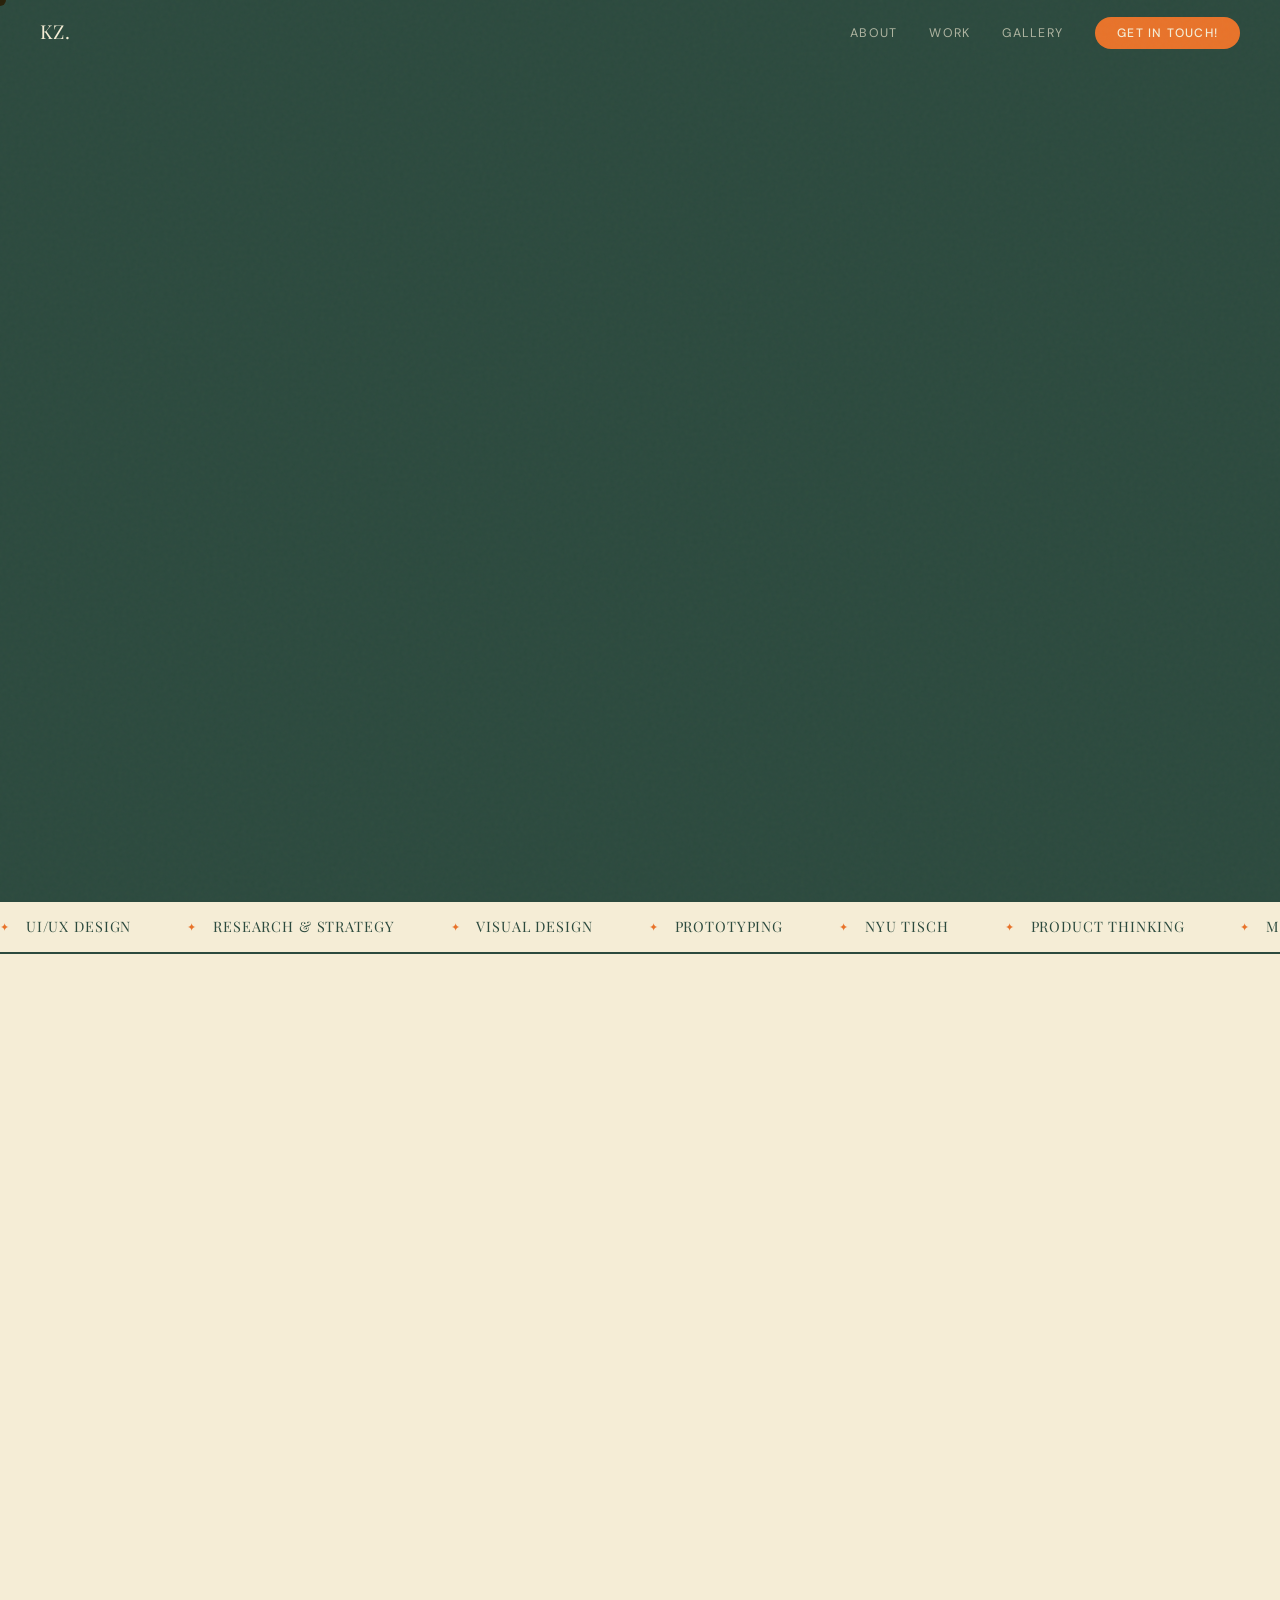
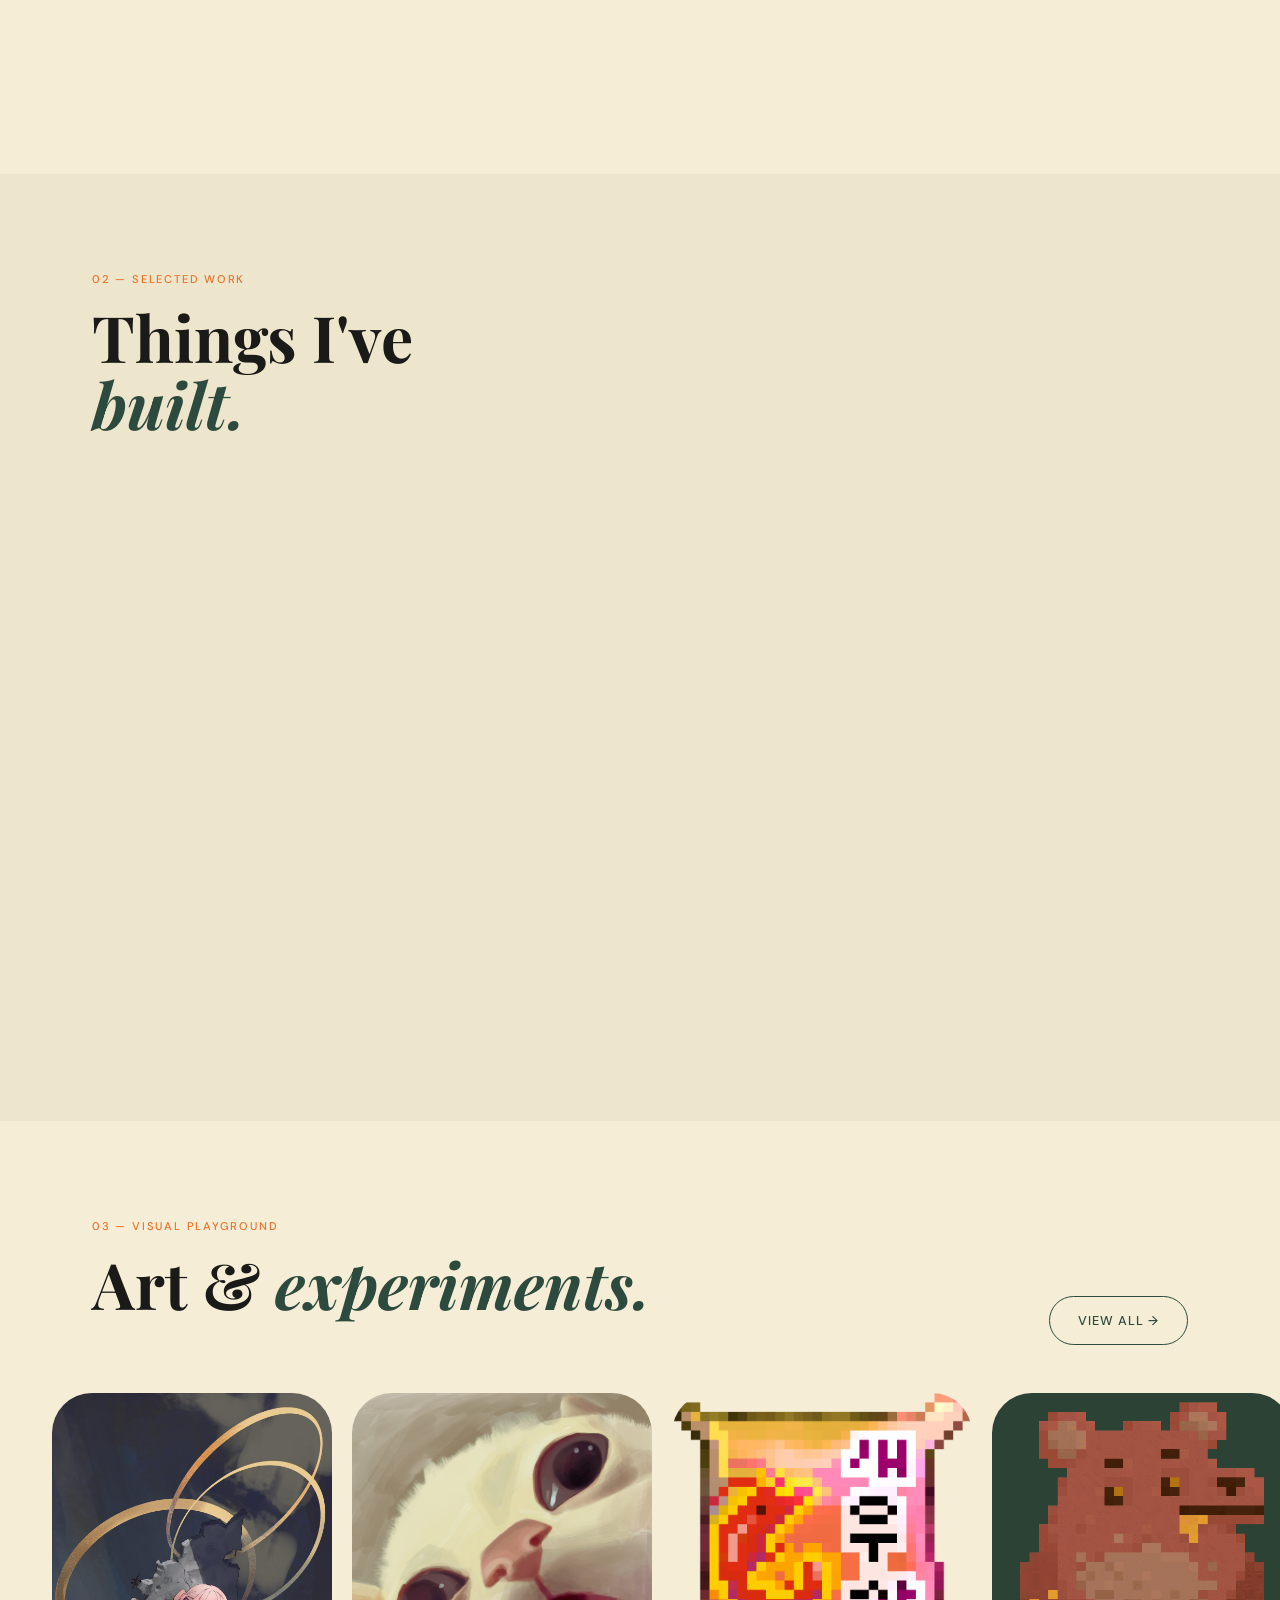
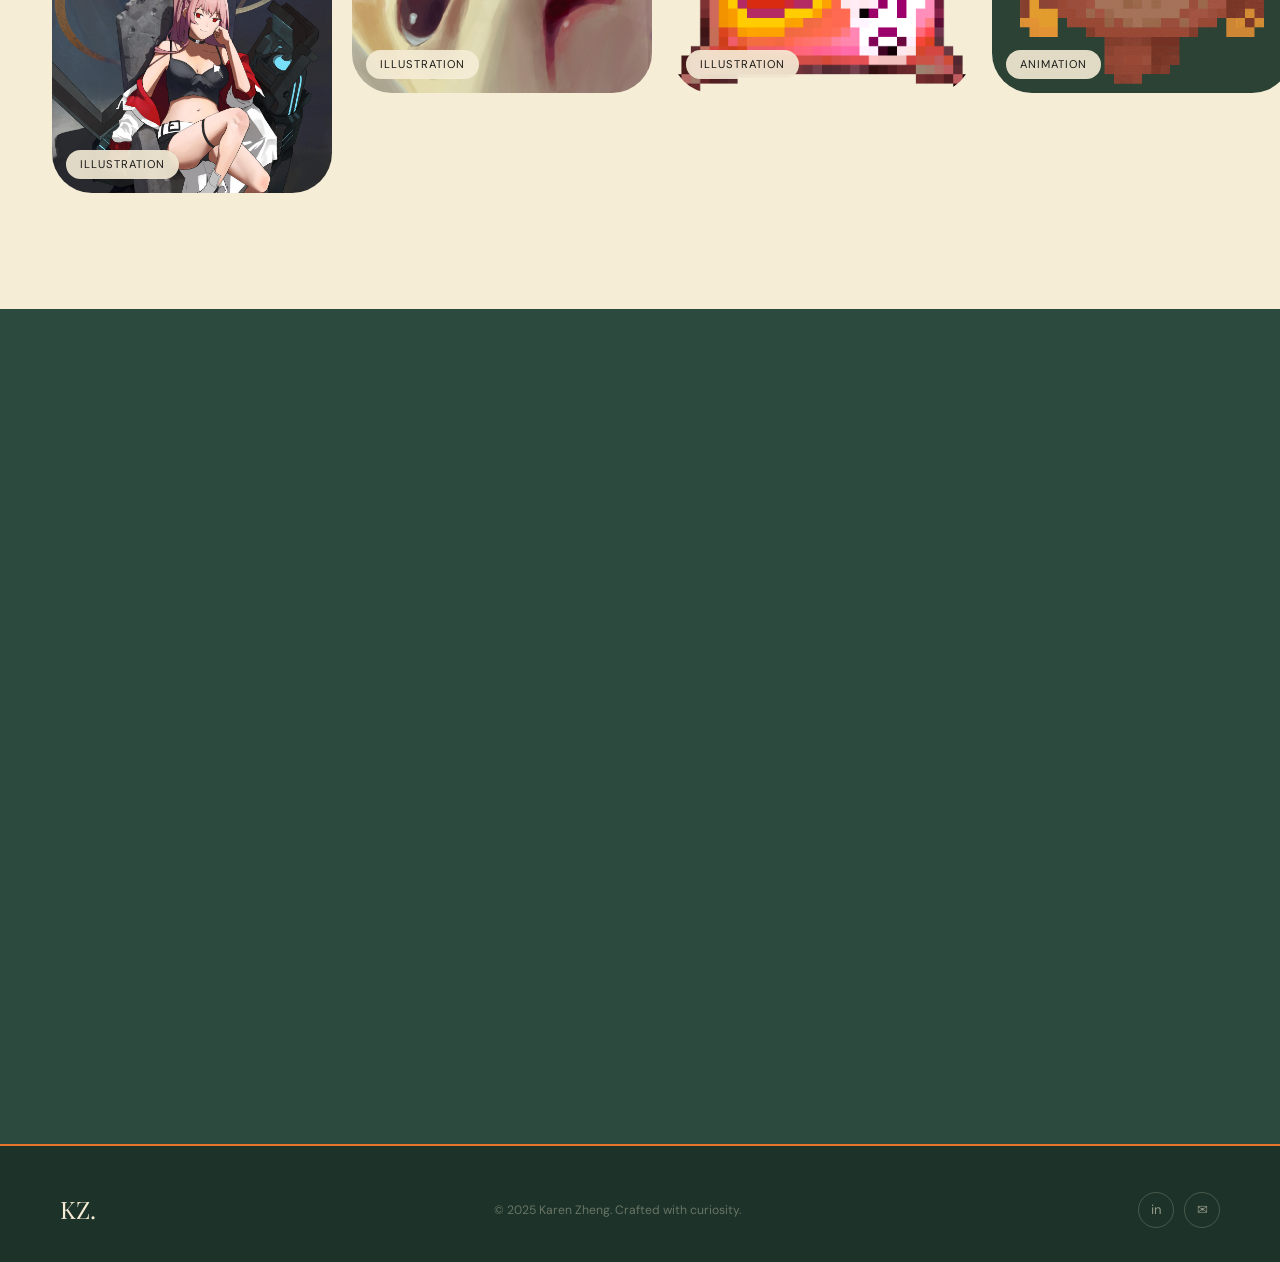
==== index.html @ 113333df "Add files via upload" ====
<!DOCTYPE html>
<html lang="en">
<head>
  <meta charset="UTF-8" />
  <meta name="viewport" content="width=device-width, initial-scale=1.0"/>
  <title>Karen Zheng — Portfolio</title>

  <!-- Google Fonts fallbacks (active until you add local woff2 files) -->
  <link rel="preconnect" href="https://fonts.googleapis.com">
  <link rel="preconnect" href="https://fonts.gstatic.com" crossorigin>
  <link href="https://fonts.googleapis.com/css2?family=Playfair+Display:ital,wght@0,700;0,900;1,700&family=DM+Sans:wght@300;400;500&display=swap" rel="stylesheet">

  <link rel="stylesheet" href="css/style.css">
</head>
<body>

  <div class="cursor" id="cursor"></div>

  <!-- ======== NAV ======== -->
  <nav>
    <!-- CONFIG: Change "YN." to your initials -->
    <a href="#" class="nav-logo">KZ.</a>
    <ul class="nav-links">
      <li><a href="#about">About</a></li>
      <li><a href="#work">Work</a></li>
      <li><a href="#gallery">Gallery</a></li>
      <li><a href="#contact" class="nav-cta">Get in touch!</a></li>
    </ul>
    <div class="hamburger" id="hamburger" aria-label="Menu">
      <span></span><span></span><span></span>
    </div>
  </nav>

  <!-- Mobile dropdown -->
  <div class="mobile-menu" id="mobileMenu">
    <a href="#about"   class="mob-link">About</a>
    <a href="#work"    class="mob-link">Work</a>
    <a href="#gallery" class="mob-link">Gallery</a>
    <div class="mob-divider"></div>
    <a href="#contact" class="mob-link mob-cta">Get in touch! ✦</a>
  </div>

  <!-- ======== HERO ======== -->
  <section id="hero">
    <!-- <div class="hero-shape-1"></div> -->
    <!-- <div class="hero-shape-2"></div> -->

    <div class="hero-inner">
      <div class="hero-text">
        <div class="hero-tag reveal">UI/UX Designer · NYU '26</div>

        <!-- CONFIG: Replace "Your", "Name", "Here." with your name split across lines -->
        <h1 class="hero-name reveal reveal-delay-1">
          <span class="outline">Karen</span><br>
          <span class="accent">Zheng.</span>
        </h1>

        <!-- CONFIG: Edit your bio -->
        <p class="hero-bio reveal reveal-delay-2">
          Crafting intuitive digital experiences at the intersection of
          design and humanity. Currently studying at NYU Tisch.
          Obsessed with the details no one notices — until they do.
        </p>

        <div class="hero-actions reveal reveal-delay-3">
          <a href="#work"    class="btn btn-primary">View Work &rarr;</a>
          <a href="#contact" class="btn btn-outline">Say Hello</a>
        </div>
      </div>

      <div class="hero-visual reveal reveal-delay-2">
        <div class="hero-img-card">
          <!-- CONFIG: Uncomment and point to your photo -->
          <img src="images/head_shot.jpg" alt="Karen Zheng">
          <div class="placeholder">your photo here ✦</div>
        </div>
        <div class="hero-stats">
          <!-- CONFIG: Update numbers -->
          <!-- <div class="stat-pill">
            <strong>12+</strong>
            <span>Projects</span>
          </div> -->
          <div class="stat-pill">
            <strong>5</strong>
            <span>Years Exp</span>
          </div>
        </div>
      </div>
    </div>
  </section>

  <!-- ======== MARQUEE ======== -->
  <div class="marquee-wrap">
    <div class="marquee-track">
      <!-- CONFIG: Edit marquee tags — duplicate the set to keep loop seamless -->
      <div class="marquee-item"><span class="marquee-star">✦</span>UI/UX Design</div>
      <div class="marquee-item"><span class="marquee-star">✦</span>Research &amp; Strategy</div>
      <div class="marquee-item"><span class="marquee-star">✦</span>Visual Design</div>
      <div class="marquee-item"><span class="marquee-star">✦</span>Prototyping</div>
      <div class="marquee-item"><span class="marquee-star">✦</span>NYU Tisch</div>
      <div class="marquee-item"><span class="marquee-star">✦</span>Product Thinking</div>
      <div class="marquee-item"><span class="marquee-star">✦</span>Motion Design</div>
      <div class="marquee-item"><span class="marquee-star">✦</span>Typography</div>
      <!-- Duplicate for seamless loop -->
      <div class="marquee-item"><span class="marquee-star">✦</span>UI/UX Design</div>
      <div class="marquee-item"><span class="marquee-star">✦</span>Research &amp; Strategy</div>
      <div class="marquee-item"><span class="marquee-star">✦</span>Visual Design</div>
      <div class="marquee-item"><span class="marquee-star">✦</span>Prototyping</div>
      <div class="marquee-item"><span class="marquee-star">✦</span>NYU Tisch</div>
      <div class="marquee-item"><span class="marquee-star">✦</span>Product Thinking</div>
      <div class="marquee-item"><span class="marquee-star">✦</span>Motion Design</div>
      <div class="marquee-item"><span class="marquee-star">✦</span>Typography</div>
    </div>
  </div>

  <!-- ======== ABOUT ======== -->
  <section id="about">
    <div class="container">
      <div class="about-grid">

        <div class="about-img-wrap reveal">
          <div class="about-img">
            <img src="images/Anglerfish.png" alt="About">
            <div class="placeholder">🌿</div>
          </div>
          <div class="about-badge">
            Currently open<br>to opportunities
          </div>
        </div>

        <div class="reveal reveal-delay-1">
          <p class="section-label">01 — About</p>
          <h2 class="section-title">
            Design is<br>
            <em>curiosity</em><br>
            made <span class="outline">visible.</span>
          </h2>

          <!-- CONFIG: Your about text -->
          <p class="about-body">
            Hi, I'm Karen Zheng, a UI/UX designer and NYU student passionate about
            creating experiences that feel both beautiful and intuitive. I believe
            the best design is the kind you don't notice — it simply works.
            <br><br>
            When I'm not wireframing, you'll find me exploring NYC's perfume,
            reading a book, or trying every cheap eats near Union Square.
          </p>

          <div class="skills-list">
            <!-- CONFIG: Your skills -->
            <span class="skill-tag">Figma</span>
            <span class="skill-tag">User Research</span>
            <span class="skill-tag">Prototyping</span>
            <span class="skill-tag">Design Systems</span>
            <span class="skill-tag">HTML / CSS</span>
            <span class="skill-tag">Motion</span>
            <span class="skill-tag">Accessibility</span>
            <span class="skill-tag">Illustration</span>
          </div>

          <br>
          <!-- CONFIG: Point to your actual resume file -->
          <a href="resume.pdf" class="btn btn-dark" target="_blank">Download CV &rarr;</a>
        </div>

      </div>
    </div>
  </section>

  <!-- ======== WORK ======== -->
  <section id="work">
    <div class="container">
      <div class="work-header">
        <div>
          <p class="section-label">02 — Selected Work</p>
          <h2 class="section-title">Things I've<br><em>built.</em></h2>
        </div>
        <!-- <a href="#" class="btn btn-dark">All Projects &rarr;</a> -->
      </div>

      <div class="work-grid">

        <!-- CONFIG: Replace emoji, titles, descriptions, and add <img> tags inside .card-img -->
        <a href="Altrovia/Altrovia.html" class="project-card card-1 reveal" style="text-decoration: none; color: inherit;">
          <div class="card-img"><span><img src="images/Altrovia_Image.png" alt="Altrovia"></span></div>
          <div class="card-body">
            <p class="card-cat">Website · Design Competition</p>
            <h3 class="card-title">Altrovia — Medicine Information Design</h3>
            <p class="card-desc">Collaborated with 2 college students to redesign a website for Altrovia, a medicine company. Focused on making complex medical information intuitive and easy to digest for users.</p>
          </div>
          <div class="card-arrow">↗</div>
        </a>

        <div class="project-card card-2 reveal reveal-delay-1">
          <div class="card-img"><span><img src="images/OneHander.png" alt="OneHander"></span></div>
          <div class="card-body">
            <p class="card-cat">Product Design · Human-Centered Design</p>
            <h3 class="card-title">OneHander — Campus Navigation Solution</h3>
            <p class="card-desc">Designed a product solution for students struggling to hold food, drinks, snacks, and utensils while opening doors to navigate campus. Created in Human-Centered Product Design class.</p>
          </div>
          <div class="card-arrow">↗</div>
        </div>

        <!-- <div class="project-card card-3 reveal reveal-delay-1">
          <div class="card-img"><span>📊</span></div>
          <div class="card-body">
            <p class="card-cat">Dashboard · Data Viz</p>
            <h3 class="card-title">Orbit Analytics</h3>
            <p class="card-desc">Complex data, made human. A B2B dashboard redesign.</p>
          </div>
          <div class="card-arrow">↗</div>
        </div>

        <div class="project-card card-4 reveal reveal-delay-2">
          <div class="card-img"><span>🎨</span></div>
          <div class="card-body">
            <p class="card-cat">Branding</p>
            <h3 class="card-title">Studio Ino Identity</h3>
            <p class="card-desc">Visual identity for an art residency in Brooklyn.</p>
          </div>
          <div class="card-arrow">↗</div>
        </div>

        <div class="project-card card-5 reveal reveal-delay-3">
          <div class="card-img"><span>🔤</span></div>
          <div class="card-body">
            <p class="card-cat">Typography</p>
            <h3 class="card-title">Type Specimen</h3>
            <p class="card-desc">Editorial exploration of type as image.</p>
          </div>
          <div class="card-arrow">↗</div>
        </div> -->

      </div>
    </div>
  </section>

  <!-- ======== GALLERY ======== -->
  <section id="gallery">
    <div class="container">
      <div class="gallery-header">
        <div>
          <p class="section-label">03 — Visual Playground</p>
          <h2 class="section-title">Art &amp; <em>experiments.</em></h2>
        </div>
        <a href="Illustrations.html" class="btn btn-dark">View All &rarr;</a>
      </div>
    </div>

    <!-- Full-bleed drag-to-scroll track -->
    <div class="gallery-scroll-track" id="galleryTrack">
      <div style="width:32px;flex-shrink:0;"></div>

      <!-- CONFIG: Replace .placeholder divs with <img> tags for your artwork -->
      <div class="gallery-item gi-tall">
        <a href="Illustrations.html#mogoon-3"><img src="images/Illustrations/mogoon3.jpg" alt="Mogoon Illustration"></a>
        <div class="gi-label">Illustration</div>
      </div>

      <div class="gallery-item gi-sq">
        <a href="Illustrations.html#el-gato"><img src="images/Illustrations/El Gato.PNG" alt="El Gato Illustration"></a>
        <div class="gi-label">Illustration</div>
      </div>

      <div class="gallery-item gi-sq">
        <a href="Illustrations.html#shrimp-chips"><img src="images/Illustrations/shrimpChips.png" alt="Shrimp Chips Illustration"></a>
        <div class="gi-label">Illustration</div>
      </div>

      <div class="gallery-item gi-sq">
        <a href="Illustrations.html#walking-bear"><img src="images/Illustrations/walkingBearAnimation.gif" alt="Walking Bear Animation"></a>
        <div class="gi-label">Animation</div>
      </div>

      <div class="gallery-item gi-sq">
        <a href="Illustrations.html#skull"><img src="images/Illustrations/SideSkull.png" alt="Side Skull Illustration"></a>
        <div class="gi-label">Illustration</div>
      </div>

      <div style="width:32px;flex-shrink:0;"></div>
    </div>
  </section>

  <!-- ======== CONTACT ======== -->
  <section id="contact">
    <div class="container">
      <div class="contact-inner">

        <div class="contact-left reveal">
          <p class="section-label" style="color:var(--olive);">04 — Let's Connect</p>
          <h2 class="contact-big">
            Let's make<br>something<br><em>great.</em>
          </h2>
          <!-- CONFIG: Your contact blurb -->
          <p class="contact-desc">
            Whether it's a collaboration, internship opportunity, or just a
            chat about design — I'm always happy to connect.
          </p>
          <div class="contact-links">
            <!-- CONFIG: Update all hrefs and display text -->
            <a href="mailto:karenzheng15@gmail.com" class="contact-link">
              <div class="contact-link-icon">✉</div>karenzheng15@gmail.com
            </a>
            <a href="https://www.linkedin.com/in/karenzhengg/" class="contact-link" target="_blank">
              <div class="contact-link-icon">in</div>https://www.linkedin.com/in/karenzhengg/
            </a>
            <!-- <a href="https://behance.net/yourname" class="contact-link" target="_blank">
              <div class="contact-link-icon">Be</div>behance.net/yourname
            </a>
            <a href="https://instagram.com/yourname" class="contact-link" target="_blank">
              <div class="contact-link-icon">ig</div>@yourhandle
            </a> -->
          </div>
        </div>

        <div class="contact-right reveal reveal-delay-1">
          <div class="about-img-wrap">
            <div class="about-img">
              <img src="images/Illustrations/lady.png" alt="Contact">
              <div class="placeholder">✨</div>
            </div>
            <div class="about-badge">
              Let's create<br>together ✦
            </div>
          </div>
        </div>

        <!-- <div class="contact-form reveal reveal-delay-1">
          <div class="form-group">
            <label class="form-label" for="name">Name</label>
            <input type="text" id="name" class="form-input" placeholder="Your name">
          </div>
          <div class="form-group">
            <label class="form-label" for="email">Email</label>
            <input type="email" id="email" class="form-input" placeholder="your@email.com">
          </div>
          <div class="form-group">
            <label class="form-label" for="subject">Subject</label>
            <input type="text" id="subject" class="form-input" placeholder="What's on your mind?">
          </div>
          <div class="form-group">
            <label class="form-label" for="message">Message</label>
            <textarea id="message" class="form-textarea" placeholder="Tell me about your project..."></textarea>
          </div>
          <button class="form-submit" id="sendBtn">Send Message ✦</button>
        </div> -->

      </div>
    </div>
  </section>

  <!-- ======== FOOTER ======== -->
  <footer>
    <div class="footer-inner">
      <!-- CONFIG: Update logo, name, and social links -->
      <a href="#" class="footer-logo">KZ.</a>
      <p class="footer-copy">&copy; 2025 Karen Zheng. Crafted with curiosity.</p>
      <div class="footer-socials">
        <a href="https://www.linkedin.com/in/karenzhengg/" class="footer-soc" title="LinkedIn">in</a>
        <a href="mailto:karenzheng15@gmail.com" class="footer-soc" title="Email">✉</a>
      </div>
    </div>
  </footer>

  <script src="js/main.js"></script>
</body>
</html>
---- css/style.css ----
/* ============================================================
   PORTFOLIO — style.css
   CONFIG: Edit :root variables to customize colors & fonts
============================================================ */

/* ── TOKENS ──────────────────────────────────────────────── */
:root {
  /* Core palette */
  --green:    #2C4A3E;
  --cream:    #F5EDD6;
  --orange:   #E8732A;
  --mauve:    #BAA1AD;
  --olive:    #A9AC83;
  --purple:   #948BAA;

  --ink:      #1A1A18;
  --ink-muted:#5C5248;
  --border:   rgba(44,74,62,.14);

  /* Semantic aliases */
  --bg:       var(--cream);
  --surface:  #EDE5CC;

  /* Fonts — drop woff2 files into /fonts/ to activate */
  --font-title: 'AvauntStencil', 'Playfair Display', Georgia, serif;
  --font-body:  'LumiosTypewriter', 'DM Sans', sans-serif;

  /* Radii */
  --r-sm:  10px;
  --r-md:  18px;
  --r-lg:  28px;
  --r-xl:  40px;
  --r-pill:999px;

  --ease: cubic-bezier(.25,.46,.45,.94);
}

/* ── CUSTOM FONTS ────────────────────────────────────────── */
@font-face {
  font-family: 'AvauntStencil';
  src: url('../fonts/AvauntStencil.woff2') format('woff2');
  font-display: swap;
}
@font-face {
  font-family: 'LumiosTypewriter';
  src: url('../fonts/LumiosTypewriter.woff2') format('woff2');
  font-display: swap;
}

/* ── RESET ───────────────────────────────────────────────── */
*, *::before, *::after { box-sizing: border-box; margin: 0; padding: 0; }
html { scroll-behavior: smooth; }
body {
  background: var(--cream);
  color: var(--ink);
  font-family: var(--font-body);
  line-height: 1.65;
  overflow-x: hidden;
  cursor: none;
}
a { color: inherit; text-decoration: none; }
img { display: block; width: 100%; }
ul { list-style: none; }

/* ── NOISE OVERLAY ───────────────────────────────────────── */
body::before {
  content: '';
  position: fixed; inset: 0;
  background-image: url("data:image/svg+xml,%3Csvg viewBox='0 0 256 256' xmlns='http://www.w3.org/2000/svg'%3E%3Cfilter id='n'%3E%3CfeTurbulence type='fractalNoise' baseFrequency='0.85' numOctaves='4' stitchTiles='stitch'/%3E%3C/filter%3E%3Crect width='100%25' height='100%25' filter='url(%23n)' opacity='1'/%3E%3C/svg%3E");
  opacity: .03;
  pointer-events: none;
  z-index: 9998;
}

/* ── CUSTOM CURSOR ───────────────────────────────────────── */
.cursor {
  position: fixed;
  width: 12px; height: 12px;
  border-radius: 50%;
  background: var(--orange);
  pointer-events: none;
  z-index: 9999;
  transform: translate(-50%,-50%);
  transition: width .18s var(--ease), height .18s var(--ease), background .18s;
  mix-blend-mode: multiply;
}
.cursor.grow { width: 36px; height: 36px; background: var(--purple); }

/* ── LAYOUT ──────────────────────────────────────────────── */
.container { max-width: 1160px; margin: 0 auto; padding: 0 32px; }
section { padding: 96px 0; }

/* ── NAV ─────────────────────────────────────────────────── */
nav {
  position: fixed; top: 0; left: 0; right: 0;
  z-index: 100;
  background: var(--green);
  padding: 0 40px;
  height: 64px;
  display: flex; align-items: center; justify-content: space-between;
  overflow: visible;
}
.nav-logo {
  font-family: var(--font-title);
  font-size: 1.2rem;
  color: var(--cream);
  letter-spacing: .02em;
}
.nav-links { display: flex; gap: 32px; align-items: center; }
.nav-links a {
  font-size: .78rem; letter-spacing: .1em; text-transform: uppercase;
  color: rgba(245,237,214,.65); transition: color .2s;
}
.nav-links a:hover { color: var(--cream); }
.nav-cta {
  background: var(--orange) !important;
  color: var(--cream) !important;
  padding: 8px 22px; border-radius: var(--r-pill);
  font-size: .76rem !important; letter-spacing: .09em; font-weight: 500;
  transition: background .2s, transform .18s !important;
}
.nav-cta:hover { background: #d4621e !important; transform: scale(1.04) !important; }

/* ── HAMBURGER ───────────────────────────────────────────── */
.hamburger {
  display: none;
  flex-direction: column; gap: 5px;
  cursor: pointer; padding: 6px; border-radius: 8px;
  transition: background .2s;
  z-index: 102; position: relative;
}
.hamburger:hover { background: rgba(245,237,214,.1); }
.hamburger span {
  width: 22px; height: 2px; background: var(--cream);
  border-radius: 2px; display: block;
  transition: all .28s var(--ease);
}
.hamburger.open span:nth-child(1) { transform: rotate(45deg) translate(5px,5px); }
.hamburger.open span:nth-child(2) { opacity: 0; transform: scaleX(0); }
.hamburger.open span:nth-child(3) { transform: rotate(-45deg) translate(5px,-5px); }

/* ── MOBILE DROPDOWN ─────────────────────────────────────── */
.mobile-menu {
  position: fixed;
  top: 72px; right: 16px;
  width: min(240px, calc(100vw - 32px));
  background: var(--green);
  border: 1px solid rgba(245,237,214,.15);
  border-radius: var(--r-lg);
  box-shadow: 0 16px 48px rgba(0,0,0,.25);
  z-index: 200;
  display: flex; flex-direction: column;
  padding: 8px;
  opacity: 0; visibility: hidden;
  transform: translateY(-8px) scale(.96);
  transform-origin: top right;
  transition: opacity .2s var(--ease), transform .2s var(--ease), visibility 0s linear .2s;
}
.mobile-menu.open {
  opacity: 1; visibility: visible; transform: translateY(0) scale(1);
  transition: opacity .2s var(--ease), transform .2s var(--ease), visibility 0s linear 0s;
}
.mobile-menu a {
  display: flex; align-items: center; padding: 12px 16px;
  border-radius: var(--r-md);
  font-size: .82rem; letter-spacing: .08em; text-transform: uppercase;
  color: rgba(245,237,214,.7); transition: background .15s, color .15s;
}
.mobile-menu a:hover { background: rgba(245,237,214,.08); color: var(--cream); }
.mobile-menu .mob-divider { height: 1px; background: rgba(245,237,214,.12); margin: 4px 8px; }
.mobile-menu .mob-cta {
  background: var(--orange); color: var(--cream) !important;
  justify-content: center; margin-top: 2px; border-radius: var(--r-md);
}
.mobile-menu .mob-cta:hover { background: #d4621e !important; }

/* ── HERO ────────────────────────────────────────────────── */
#hero {
  background: var(--green);
  min-height: 100svh; padding: 32px 0 0;
  position: relative; overflow: hidden;
  display: flex; flex-direction: column;
}
.hero-shape-1 {
  position: absolute; top: -40px; right: -60px;
  width: 440px; height: 440px;
  background: var(--orange); border-radius: 50%; opacity: .18;
}
.hero-shape-2 {
  position: absolute; bottom: 60px; left: -80px;
  width: 300px; height: 300px;
  background: var(--olive); border-radius: 50%; opacity: .2;
}
.hero-inner {
  flex: 1; display: grid; grid-template-columns: 1fr 1fr;
  align-items: end; max-width: 1160px; width: 100%;
  margin: 0 auto; padding: 80px 32px 0;
  position: relative; z-index: 2; gap: 0;
}
.hero-text { padding-bottom: 72px; }
.hero-tag {
  display: inline-flex; align-items: center; gap: 8px;
  background: rgba(245,237,214,.12); border: 1px solid rgba(245,237,214,.2);
  color: rgba(245,237,214,.8);
  font-size: .72rem; letter-spacing: .12em; text-transform: uppercase;
  padding: 6px 16px; border-radius: var(--r-pill); margin-bottom: 28px;
}
.hero-tag::before { content: "✦"; color: var(--orange); }
h1.hero-name {
  font-family: var(--font-title);
  font-size: clamp(4rem, 9vw, 8rem);
  line-height: .92; letter-spacing: -.02em; color: var(--cream); margin-bottom: 32px;
}
h1.hero-name .outline { -webkit-text-stroke: 2px var(--orange); color: transparent; }
h1.hero-name .accent  { color: var(--orange); }
.hero-bio {
  font-size: .95rem; line-height: 1.8;
  color: rgba(245,237,214,.65); max-width: 400px; margin-bottom: 40px;
}
.hero-actions { display: flex; gap: 14px; flex-wrap: wrap; }

/* ── BUTTONS ─────────────────────────────────────────────── */
.btn {
  display: inline-flex; align-items: center; gap: 8px;
  padding: 13px 28px; border-radius: var(--r-pill);
  font-size: .8rem; letter-spacing: .08em; text-transform: uppercase;
  font-family: var(--font-body); font-weight: 500;
  transition: transform .2s var(--ease), background .2s, color .2s, border-color .2s;
  cursor: pointer; border: none;
}
.btn:hover { transform: translateY(-2px) scale(1.02); }
.btn-primary     { background: var(--orange); color: var(--cream); }
.btn-primary:hover { background: #d4621e; }
.btn-outline     { border: 1.5px solid rgba(245,237,214,.3); background: transparent; color: var(--cream); }
.btn-outline:hover { background: rgba(245,237,214,.1); border-color: rgba(245,237,214,.6); }
.btn-dark        { border: 1.5px solid var(--green); background: transparent; color: var(--green); }
.btn-dark:hover  { background: var(--green); color: var(--cream); }
.btn-dark-fill   { background: var(--green); color: var(--cream); }
.btn-dark-fill:hover { background: #1d3329; }

/* ── HERO VISUAL ─────────────────────────────────────────── */
.hero-visual {
  position: relative; align-self: flex-end;
  height: 580px; display: flex; align-items: flex-end; justify-content: center;
}
.hero-visual::before {
  content: '';
  position: absolute; bottom: 0; right: 24px;
  width: 74%; height: 88%;
  background: var(--orange); border-radius: var(--r-xl) var(--r-xl) 0 0; z-index: 0;
}
.hero-visual::after {
  content: '';
  position: absolute; bottom: 0; left: 24px;
  width: 60%; height: 68%;
  background: var(--mauve); border-radius: var(--r-xl) var(--r-xl) 0 0; z-index: 0; opacity: .6;
}
.hero-img-card {
  position: relative; z-index: 1;
  width: 76%; height: 95%;
  border-radius: var(--r-xl) var(--r-xl) 0 0;
  overflow: hidden; background: var(--surface);
}
.hero-img-card img { width: 100%; height: 100%; object-fit: cover; }
.hero-img-card .placeholder {
  width: 100%; height: 100%;
  background: linear-gradient(160deg, var(--mauve) 0%, var(--purple) 100%);
  display: flex; align-items: center; justify-content: center;
  flex-direction: column; gap: 12px;
  font-family: var(--font-title); font-size: .95rem;
  color: rgba(245,237,214,.7); letter-spacing: .1em;
}
.hero-stats {
  position: absolute; left: 0; bottom: 40px;
  display: flex; flex-direction: column; gap: 10px; z-index: 3;
}
.stat-pill {
  background: var(--cream); border-radius: var(--r-md);
  padding: 10px 18px; display: flex; align-items: center; gap: 10px;
  box-shadow: 0 4px 16px rgba(0,0,0,.15);
}
.stat-pill strong { font-family: var(--font-title); font-size: 1.5rem; line-height: 1; color: var(--green); }
.stat-pill span   { font-size: .68rem; letter-spacing: .08em; text-transform: uppercase; color: var(--ink-muted); }

/* ── MARQUEE ─────────────────────────────────────────────── */
.marquee-wrap {
  overflow: hidden; background: var(--cream);
  border-top: 2px solid var(--green); border-bottom: 2px solid var(--green);
  padding: 13px 0;
}
.marquee-track {
  display: flex; gap: 56px;
  animation: marquee 20s linear infinite; width: max-content;
}
.marquee-item {
  display: flex; align-items: center; gap: 16px;
  font-family: var(--font-title); font-size: .9rem;
  letter-spacing: .06em; text-transform: uppercase; color: var(--green); white-space: nowrap;
}
.marquee-star { color: var(--orange); font-size: .7rem; }
@keyframes marquee {
  from { transform: translateX(0); }
  to   { transform: translateX(-50%); }
}

/* ── ABOUT ───────────────────────────────────────────────── */
#about { background: var(--cream); padding: 100px 0; }
.about-grid { display: grid; grid-template-columns: 1fr 1.4fr; gap: 80px; align-items: center; }
.about-img-wrap { position: relative; }
.about-img-wrap::before {
  content: '';
  position: absolute; top: -20px; left: -20px;
  width: 80%; height: 80%;
  background: var(--green); border-radius: var(--r-xl); z-index: 0;
}
.about-img-wrap::after {
  content: '';
  position: absolute; bottom: -16px; right: -16px;
  width: 50%; height: 50%;
  background: var(--orange); border-radius: var(--r-lg); z-index: 0; opacity: .7;
}
.about-img {
  position: relative; z-index: 1;
  border-radius: var(--r-xl); aspect-ratio: 1/1.25;
  overflow: hidden; background: var(--mauve);
  box-shadow: 0 20px 60px rgba(44,74,62,.2);
}
.about-img .placeholder {
  width: 100%; height: 100%;
  background: linear-gradient(140deg, var(--mauve) 0%, var(--purple) 100%);
  display: flex; align-items: center; justify-content: center; font-size: 4rem;
}
.about-badge {
  position: absolute; bottom: 32px; right: -24px; z-index: 2;
  background: var(--olive); border-radius: var(--r-md);
  padding: 16px 20px; font-family: var(--font-title);
  font-size: .82rem; letter-spacing: .05em; line-height: 1.5;
  color: var(--ink); max-width: 150px; box-shadow: 0 8px 24px rgba(0,0,0,.12);
}
.section-label {
  font-size: .7rem; letter-spacing: .16em; text-transform: uppercase;
  color: var(--orange); margin-bottom: 14px; font-weight: 500;
}
h2.section-title {
  font-family: var(--font-title);
  font-size: clamp(2.2rem, 5vw, 4rem);
  line-height: 1.05; margin-bottom: 28px;
}
h2.section-title em      { font-style: italic; color: var(--green); }
h2.section-title .outline { -webkit-text-stroke: 2px var(--green); color: transparent; font-style: normal; }
.about-body { font-size: .95rem; color: var(--ink-muted); line-height: 1.85; margin-bottom: 32px; }
.skills-list { display: flex; flex-wrap: wrap; gap: 10px; margin-top: 24px; }
.skill-tag {
  padding: 7px 18px; border-radius: var(--r-pill);
  background: transparent; border: 1.5px solid var(--border);
  font-size: .76rem; letter-spacing: .06em; color: var(--ink);
  transition: background .2s, color .2s, transform .15s;
}
.skill-tag:hover { background: var(--green); color: var(--cream); transform: translateY(-2px); }

/* ── WORK ────────────────────────────────────────────────── */
#work { background: var(--surface); }
.work-header { display: flex; align-items: flex-end; justify-content: space-between; margin-bottom: 56px; gap: 24px; }
.work-grid { display: grid; grid-template-columns: repeat(12, 1fr); gap: 20px; }
.project-card {
  display: block;
  border-radius: var(--r-xl); overflow: hidden; position: relative;
  background: var(--cream); border: 1.5px solid rgba(44,74,62,.1);
  transition: transform .35s var(--ease), box-shadow .35s; cursor: pointer;
}
.project-card:hover { transform: translateY(-6px) scale(1.01); box-shadow: 0 24px 60px rgba(44,74,62,.14); }
.card-1 { grid-column: span 7; min-height: 360px; }
.card-2 { grid-column: span 5; min-height: 360px; }
.card-3 { grid-column: span 5; min-height: 360px; }
.card-4 { grid-column: span 4; min-height: 360px; }
.card-5 { grid-column: span 3; min-height: 360px; }
.card-img {
  width: 100%; height: 58%;
  display: flex; align-items: center; justify-content: center;
  font-size: 3rem; transition: transform .4s var(--ease); overflow: hidden; position: relative;
}
.card-img::after {
  content: '';
  position: absolute; bottom: -20px; right: -20px;
  width: 80px; height: 80px;
  background: rgba(255,255,255,.15); border-radius: 50%;
}
.project-card:hover .card-img { transform: scale(1.04); }
.card-1 .card-img { background: var(--green); }
.card-2 .card-img { background: var(--mauve); }
.card-3 .card-img { background: var(--olive); }
.card-4 .card-img { background: var(--purple); }
.card-5 .card-img { background: var(--orange); }
.card-body { padding: 24px; }
.card-cat  { font-size: .66rem; letter-spacing: .13em; text-transform: uppercase; color: var(--ink-muted); margin-bottom: 8px; }
.card-title { font-family: var(--font-title); font-size: 1.3rem; margin-bottom: 8px; line-height: 1.2; color: var(--ink); }
.card-desc  { font-size: .8rem; color: var(--ink-muted); line-height: 1.65; }
.card-arrow {
  position: absolute; top: 20px; right: 20px;
  width: 36px; height: 36px; border-radius: 50%;
  background: rgba(255,255,255,.25);
  display: flex; align-items: center; justify-content: center;
  font-size: .95rem; color: var(--cream);
  transition: background .2s, transform .2s, color .2s;
}
.project-card:hover .card-arrow { background: var(--orange); transform: rotate(45deg); }

/* ── GALLERY ─────────────────────────────────────────────── */
#gallery { background: var(--cream); overflow: hidden; }
.gallery-header { display: flex; align-items: flex-end; justify-content: space-between; margin-bottom: 48px; }
.gallery-scroll-track {
  display: flex; gap: 20px; overflow-x: auto;
  padding-bottom: 20px; scrollbar-width: none; cursor: grab;
}
.gallery-scroll-track:active { cursor: grabbing; }
.gallery-scroll-track::-webkit-scrollbar { display: none; }
.gallery-item {
  flex-shrink: 0; border-radius: var(--r-xl);
  overflow: hidden; position: relative; transition: transform .3s var(--ease);
}
.gallery-item:hover { transform: scale(1.02) rotate(-.5deg); }
.gi-tall { width: 280px; height: 400px; }
.gi-wide { width: 420px; height: 280px; align-self: flex-end; }
.gi-sq   { width: 300px; height: 300px; }
.gallery-item .placeholder {
  width: 100%; height: 100%;
  display: flex; align-items: center; justify-content: center;
  flex-direction: column; gap: 12px; font-size: 2.5rem;
}
.gi-label {
  position: absolute; bottom: 14px; left: 14px;
  background: rgba(245,237,214,.9); backdrop-filter: blur(8px);
  border-radius: var(--r-pill); padding: 5px 14px;
  font-size: .7rem; letter-spacing: .09em; text-transform: uppercase; color: var(--ink);
}

/* ── CONTACT ─────────────────────────────────────────────── */
#contact { background: var(--green); padding: 100px 0; }
.contact-inner { display: grid; grid-template-columns: 1fr 1fr; gap: 80px; align-items: center; }
.contact-big {
  font-family: var(--font-title);
  font-size: clamp(3rem, 7vw, 6rem);
  line-height: .95; margin-bottom: 28px; color: var(--cream);
}
.contact-big em { font-style: italic; color: var(--orange); }
.contact-desc   { color: rgba(245,237,214,.6); font-size: .95rem; line-height: 1.8; margin-bottom: 36px; }
.contact-links  { display: flex; flex-direction: column; gap: 14px; }
.contact-link   {
  display: flex; align-items: center; gap: 14px;
  font-size: .86rem; letter-spacing: .04em; color: rgba(245,237,214,.6);
  transition: color .2s, gap .2s;
}
.contact-link:hover { color: var(--cream); gap: 20px; }
.contact-link-icon {
  width: 38px; height: 38px; border-radius: 50%;
  border: 1.5px solid rgba(245,237,214,.2);
  display: flex; align-items: center; justify-content: center;
  font-size: .85rem; flex-shrink: 0; color: var(--cream);
  transition: background .2s, border-color .2s;
}
.contact-link:hover .contact-link-icon { background: var(--orange); border-color: var(--orange); }
.contact-form {
  background: var(--cream); border-radius: var(--r-xl);
  padding: 40px; display: flex; flex-direction: column; gap: 20px;
  box-shadow: 0 24px 80px rgba(0,0,0,.25);
}
.form-group   { display: flex; flex-direction: column; gap: 8px; }
.form-label   { font-size: .72rem; letter-spacing: .12em; text-transform: uppercase; color: var(--ink-muted); }
.form-input,
.form-textarea {
  background: var(--surface); border: 1.5px solid transparent;
  border-radius: var(--r-md); padding: 13px 18px;
  font-family: var(--font-body); font-size: .9rem; color: var(--ink);
  outline: none; transition: border-color .2s; resize: none;
}
.form-input:focus, .form-textarea:focus { border-color: var(--green); }
.form-textarea { height: 130px; }
.form-submit {
  background: var(--orange); color: var(--cream); border: none;
  border-radius: var(--r-pill); padding: 15px 32px;
  font-family: var(--font-body); font-size: .82rem; letter-spacing: .09em;
  text-transform: uppercase; cursor: pointer; font-weight: 500;
  transition: background .2s, transform .2s var(--ease); align-self: flex-start;
}
.form-submit:hover { background: #d4621e; transform: translateY(-2px); }

/* ── FOOTER ──────────────────────────────────────────────── */
footer {
  background: #1d3329; color: var(--cream);
  padding: 44px 36px 32px; border-top: 2px solid var(--orange);
}
.footer-inner {
  max-width: 1160px; margin: 0 auto;
  display: flex; align-items: center; justify-content: space-between; flex-wrap: wrap; gap: 20px;
}
.footer-logo    { font-family: var(--font-title); font-size: 1.5rem; color: var(--cream); }
.footer-copy    { font-size: .76rem; color: rgba(245,237,214,.35); }
.footer-socials { display: flex; gap: 10px; }
.footer-soc {
  width: 36px; height: 36px; border-radius: 50%;
  border: 1px solid rgba(245,237,214,.2);
  display: flex; align-items: center; justify-content: center;
  font-size: .82rem; color: rgba(245,237,214,.55);
  transition: border-color .2s, color .2s, background .2s;
}
.footer-soc:hover { border-color: var(--orange); background: var(--orange); color: var(--cream); }

/* ── SCROLL REVEAL ───────────────────────────────────────── */
.reveal { opacity: 0; transform: translateY(28px); transition: opacity .7s var(--ease), transform .7s var(--ease); }
.reveal.visible { opacity: 1; transform: translateY(0); }
.reveal-delay-1 { transition-delay: .1s; }
.reveal-delay-2 { transition-delay: .2s; }
.reveal-delay-3 { transition-delay: .3s; }

/* ── RESPONSIVE ──────────────────────────────────────────── */

/* Tablet (640–1023px) */
@media (max-width: 1023px) {
  nav { padding: 0 24px; }
  .nav-links { display: none; }
  .hamburger { display: flex; }

  .hero-inner { padding: 60px 24px 0; gap: 16px; }
  h1.hero-name { font-size: clamp(3.2rem, 8vw, 6rem); }
  .hero-visual { height: 440px; }
  .hero-text   { padding-bottom: 56px; }

  .about-grid { gap: 48px; }
  .about-badge { right: -8px; }

  .work-grid { grid-template-columns: repeat(6, 1fr); gap: 16px; }
  .card-1 { grid-column: span 6; min-height: 360px; }
  .card-2, .card-3 { grid-column: span 3; min-height: 300px; }
  .card-4, .card-5 { grid-column: span 3; min-height: 280px; }

  section { padding: 72px 0; }
  .container { padding: 0 24px; }
  body { cursor: auto; }
  .cursor { display: none; }
}

/* Mobile (< 640px) */
@media (max-width: 639px) {
  nav { padding: 0 18px; }

  .hero-inner { grid-template-columns: 1fr; padding: 24px 20px 0; }
  .hero-visual { display: none; }
  h1.hero-name { font-size: clamp(3rem, 13vw, 5rem); }
  .hero-text   { padding-bottom: 56px; }

  .about-grid { grid-template-columns: 1fr; gap: 60px; }
  .about-img-wrap { max-width: 280px; margin: 0 auto; }
  .about-badge { right: -8px; bottom: 20px; }

  .work-grid { grid-template-columns: 1fr; gap: 14px; }
  .project-card { min-height: auto; }
  .card-1, .card-2, .card-3, .card-4, .card-5 { grid-column: span 1; min-height: auto; }
  .work-header { flex-direction: column; align-items: flex-start; gap: 16px; }

  .contact-inner { grid-template-columns: 1fr; gap: 44px; }
  .contact-form  { padding: 24px 20px; }
  .contact-big   { font-size: clamp(2.4rem, 11vw, 4rem); }

  section { padding: 56px 0; }
  .container { padding: 0 20px; }

  .gi-tall { width: 220px; height: 320px; }
  .gi-wide { width: 300px; height: 220px; }
  .gi-sq   { width: 240px; height: 240px; }

  footer { padding: 36px 20px 28px; }
  .footer-inner { flex-direction: column; align-items: flex-start; gap: 16px; }

  /* Hide contact image on mobile */
  .contact-right { display: none; }

  /* Offset anchors on mobile so section headings aren't covered */
  #work, #gallery { scroll-margin-top: calc(var(--nav-height,64px) + 16px); }

  /* Arrow symbols as text on mobile */
  .card-arrow {
    font-size: 1.2rem;
    font-family: Arial, sans-serif;
  }
}
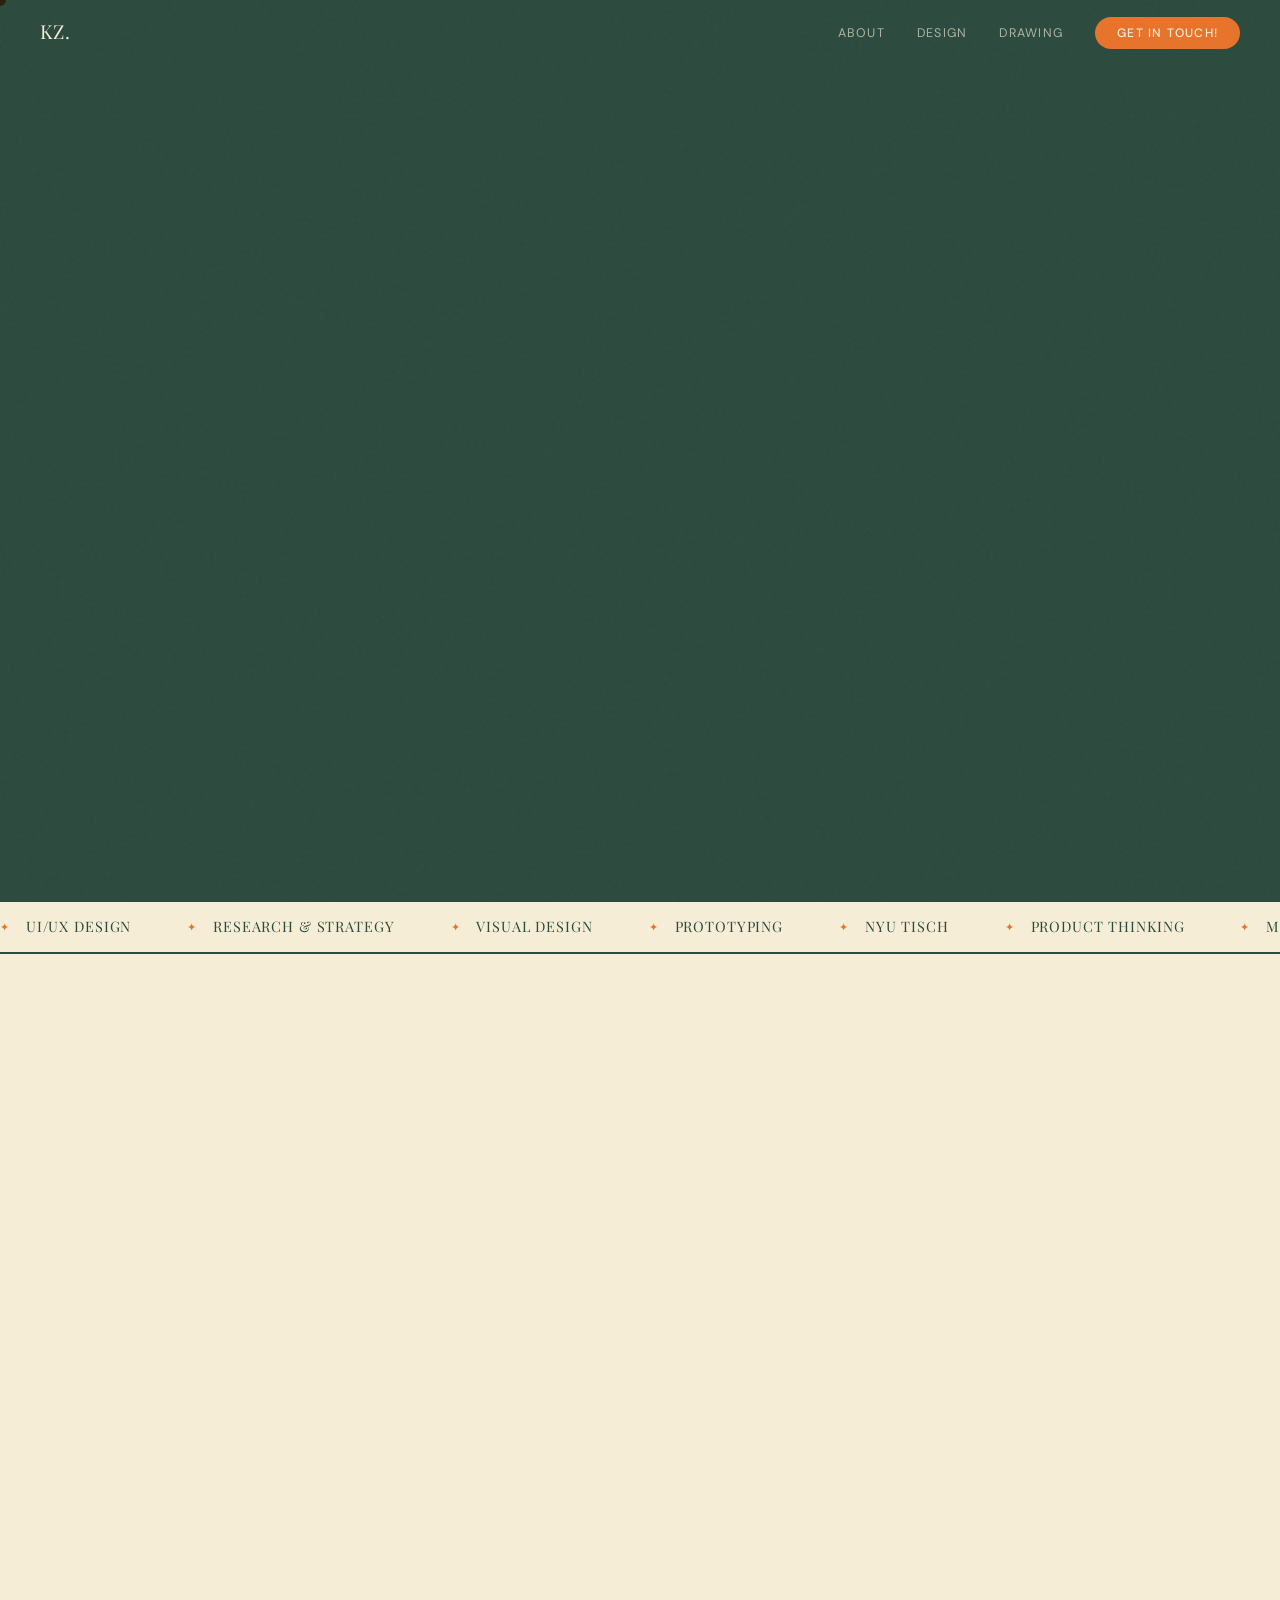
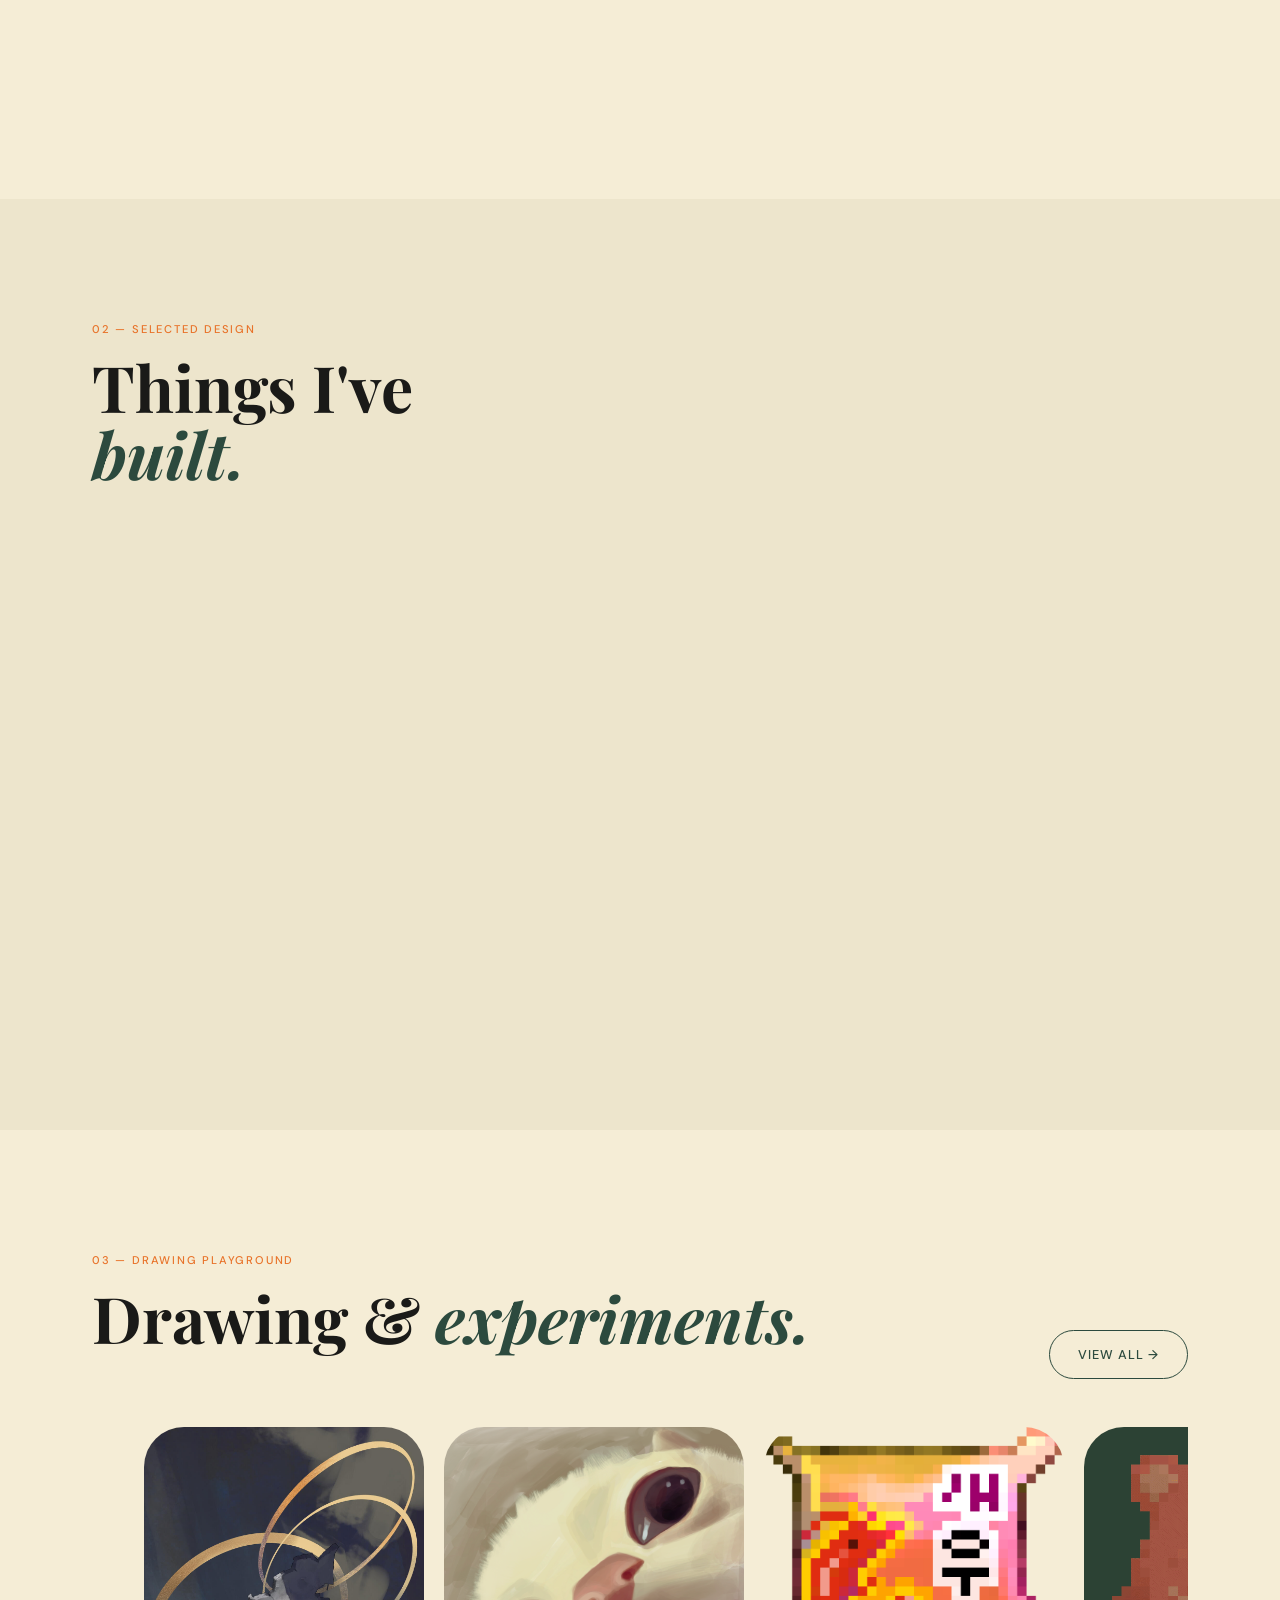
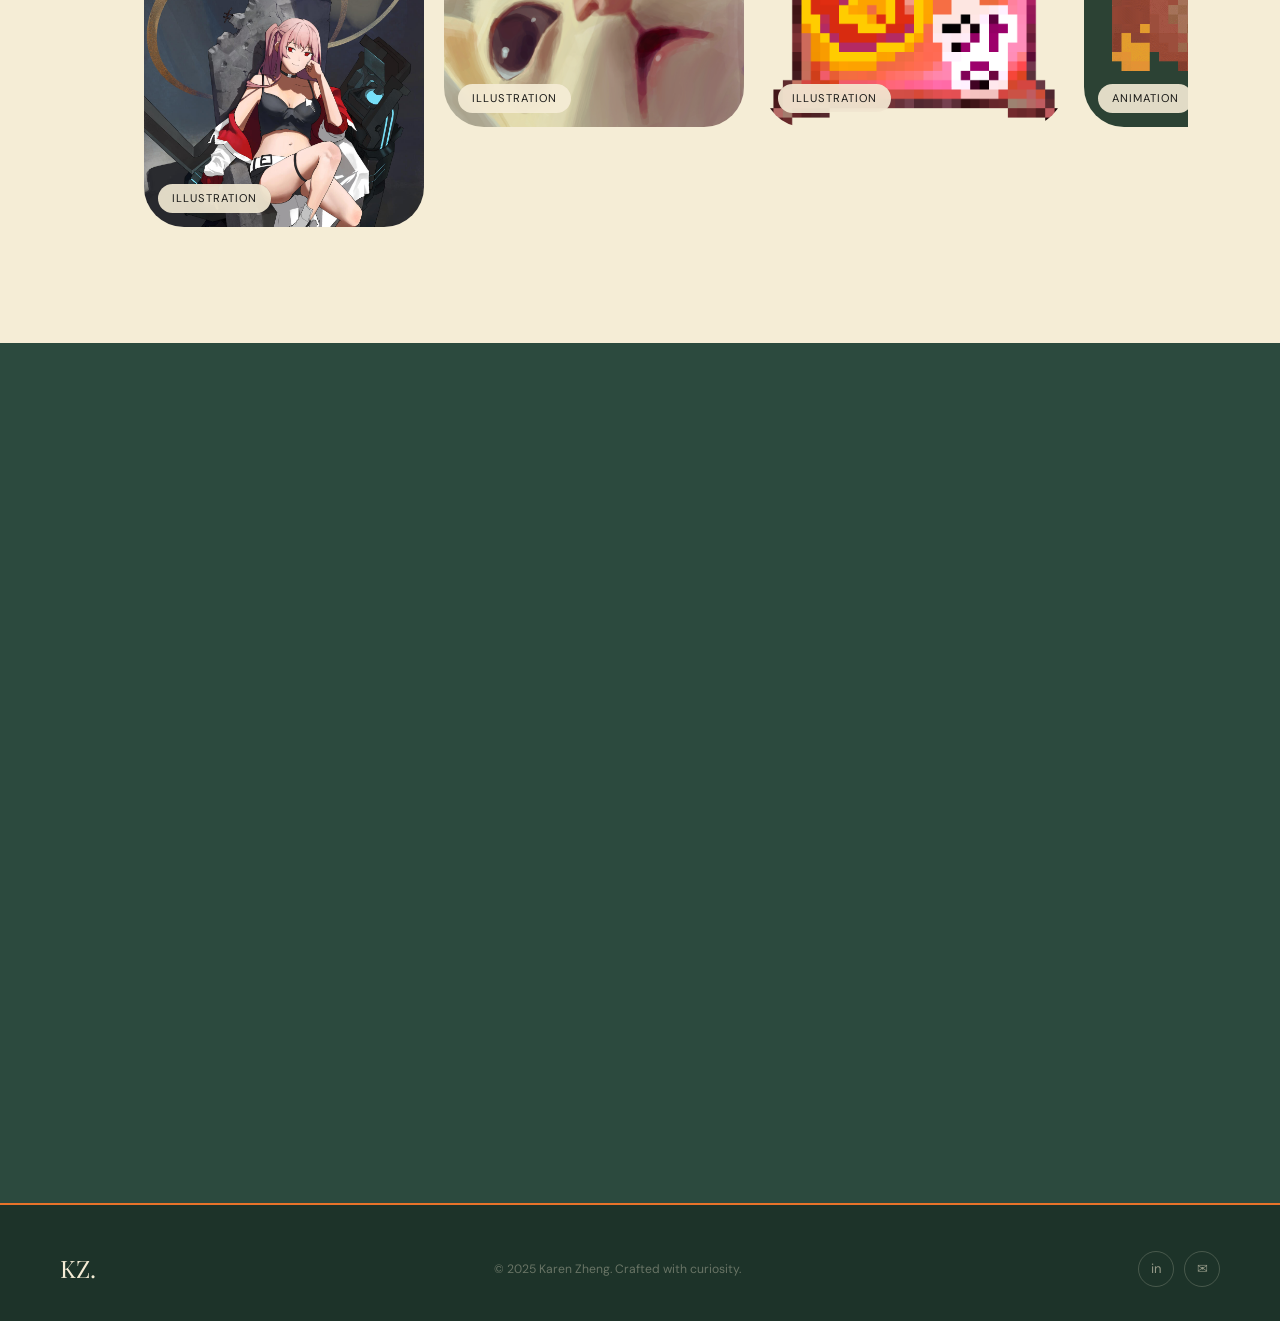
==== commit 51921fb5: "meow" ====
--- a/index.html
+++ b/index.html
@@ -22,8 +22,8 @@
     <a href="#" class="nav-logo">KZ.</a>
     <ul class="nav-links">
       <li><a href="#about">About</a></li>
-      <li><a href="#work">Work</a></li>
-      <li><a href="#gallery">Gallery</a></li>
+      <li><a href="#design">Design</a></li>
+      <li><a href="#drawing">Drawing</a></li>
       <li><a href="#contact" class="nav-cta">Get in touch!</a></li>
     </ul>
     <div class="hamburger" id="hamburger" aria-label="Menu">
@@ -34,8 +34,8 @@
   <!-- Mobile dropdown -->
   <div class="mobile-menu" id="mobileMenu">
     <a href="#about"   class="mob-link">About</a>
-    <a href="#work"    class="mob-link">Work</a>
-    <a href="#gallery" class="mob-link">Gallery</a>
+    <a href="#design" class="mob-link">Design</a>
+    <a href="#drawing" class="mob-link">Drawing</a>
     <div class="mob-divider"></div>
     <a href="#contact" class="mob-link mob-cta">Get in touch! ✦</a>
   </div>
@@ -45,14 +45,15 @@
     <!-- <div class="hero-shape-1"></div> -->
     <!-- <div class="hero-shape-2"></div> -->
 
-    <div class="hero-inner">
-      <div class="hero-text">
-        <div class="hero-tag reveal">UI/UX Designer · NYU '26</div>
+    <div class="container">
+      <div class="hero-inner">
+        <div class="hero-text">
+        <div class="hero-tag reveal">UI/UX Designer · NYU '28</div>
 
         <!-- CONFIG: Replace "Your", "Name", "Here." with your name split across lines -->
         <h1 class="hero-name reveal reveal-delay-1">
           <span class="outline">Karen</span><br>
-          <span class="accent">Zheng.</span>
+          <span class="accent">Zheng</span>
         </h1>
 
         <!-- CONFIG: Edit your bio -->
@@ -63,7 +64,7 @@
         </p>
 
         <div class="hero-actions reveal reveal-delay-3">
-          <a href="#work"    class="btn btn-primary">View Work &rarr;</a>
+          <a href="#design"    class="btn btn-primary">View Design &rarr;</a>
           <a href="#contact" class="btn btn-outline">Say Hello</a>
         </div>
       </div>
@@ -167,12 +168,12 @@
     </div>
   </section>
 
-  <!-- ======== WORK ======== -->
-  <section id="work">
+  <!-- ======== DESIGN ======== -->
+  <section id="design">
     <div class="container">
       <div class="work-header">
         <div>
-          <p class="section-label">02 — Selected Work</p>
+          <p class="section-label">02 — Selected Design</p>
           <h2 class="section-title">Things I've<br><em>built.</em></h2>
         </div>
         <!-- <a href="#" class="btn btn-dark">All Projects &rarr;</a> -->
@@ -181,8 +182,8 @@
       <div class="work-grid">
 
         <!-- CONFIG: Replace emoji, titles, descriptions, and add <img> tags inside .card-img -->
-        <a href="Altrovia/Altrovia.html" class="project-card card-1 reveal" style="text-decoration: none; color: inherit;">
-          <div class="card-img"><span><img src="images/Altrovia_Image.png" alt="Altrovia"></span></div>
+        <a href="Altrovia.html" class="project-card card-1 reveal" style="text-decoration: none; color: inherit;">
+          <div class="card-img"><span><img src="images\Altrovia_Images\Altrovia_HomePage.png" alt="Altrovia"></span></div>
           <div class="card-body">
             <p class="card-cat">Website · Design Competition</p>
             <h3 class="card-title">Altrovia — Medicine Information Design</h3>
@@ -235,25 +236,24 @@
     </div>
   </section>
 
-  <!-- ======== GALLERY ======== -->
-  <section id="gallery">
+  <!-- ======== DRAWING ======== -->
+  <section id="drawing">
     <div class="container">
       <div class="gallery-header">
         <div>
-          <p class="section-label">03 — Visual Playground</p>
-          <h2 class="section-title">Art &amp; <em>experiments.</em></h2>
+          <p class="section-label">03 — Drawing Playground</p>
+          <h2 class="section-title">Drawing &amp; <em>experiments.</em></h2>
         </div>
         <a href="Illustrations.html" class="btn btn-dark">View All &rarr;</a>
       </div>
-    </div>
-
-    <!-- Full-bleed drag-to-scroll track -->
-    <div class="gallery-scroll-track" id="galleryTrack">
+
+      <!-- Full-bleed drag-to-scroll track -->
+      <div class="gallery-scroll-track" id="galleryTrack">
       <div style="width:32px;flex-shrink:0;"></div>
 
       <!-- CONFIG: Replace .placeholder divs with <img> tags for your artwork -->
       <div class="gallery-item gi-tall">
-        <a href="Illustrations.html#mogoon-3"><img src="images/Illustrations/mogoon3.jpg" alt="Mogoon Illustration"></a>
+        <a href="Illustrations.html#mogoon3"><img src="images/Illustrations/mogoon3.jpg" alt="Mogoon Illustration"></a>
         <div class="gi-label">Illustration</div>
       </div>
 
@@ -278,6 +278,7 @@
       </div>
 
       <div style="width:32px;flex-shrink:0;"></div>
+    </div>
     </div>
   </section>
 
--- a/css/style.css
+++ b/css/style.css
@@ -87,7 +87,7 @@
 .cursor.grow { width: 36px; height: 36px; background: var(--purple); }
 
 /* ── LAYOUT ──────────────────────────────────────────────── */
-.container { max-width: 1160px; margin: 0 auto; padding: 0 32px; }
+.container { max-width: 1160px; margin: 0 auto; padding: 25px 32px 0 32px; }
 section { padding: 96px 0; }
 
 /* ── NAV ─────────────────────────────────────────────────── */
@@ -193,8 +193,9 @@
 }
 .hero-inner {
   flex: 1; display: grid; grid-template-columns: 1fr 1fr;
-  align-items: end; max-width: 1160px; width: 100%;
-  margin: 0 auto; padding: 80px 32px 0;
+  align-items: center; max-width: 1160px; width: 100%;
+  margin: 0 auto; padding: 0 32px;
+  min-height: calc(100svh - 64px);
   position: relative; z-index: 2; gap: 0;
 }
 .hero-text { padding-bottom: 72px; }
@@ -209,10 +210,15 @@
 h1.hero-name {
   font-family: var(--font-title);
   font-size: clamp(4rem, 9vw, 8rem);
-  line-height: .92; letter-spacing: -.02em; color: var(--cream); margin-bottom: 32px;
-}
-h1.hero-name .outline { -webkit-text-stroke: 2px var(--orange); color: transparent; }
-h1.hero-name .accent  { color: var(--orange); }
+  line-height: .92; letter-spacing: -.02em;
+  color: rgba(245,237,214,.65);
+  margin-bottom: 32px;
+}
+h1.hero-name .outline,
+h1.hero-name .accent {
+  color: rgba(245,237,214,.65);
+  -webkit-text-stroke: 0;
+}
 .hero-bio {
   font-size: .95rem; line-height: 1.8;
   color: rgba(245,237,214,.65); max-width: 400px; margin-bottom: 40px;
@@ -231,8 +237,16 @@
 .btn:hover { transform: translateY(-2px) scale(1.02); }
 .btn-primary     { background: var(--orange); color: var(--cream); }
 .btn-primary:hover { background: #d4621e; }
-.btn-outline     { border: 1.5px solid rgba(245,237,214,.3); background: transparent; color: var(--cream); }
-.btn-outline:hover { background: rgba(245,237,214,.1); border-color: rgba(245,237,214,.6); }
+.btn-outline     { border: 1.5px solid var(--border); background: transparent; color: var(--cream); }
+.btn-outline:hover { background: rgba(245,237,214,.1); border-color: var(--border); }
+
+@media (prefers-color-scheme: dark) {
+  .btn-outline,
+  .skill-tag {
+    border-color: rgba(245,237,214,.35);
+  }
+}
+
 .btn-dark        { border: 1.5px solid var(--green); background: transparent; color: var(--green); }
 .btn-dark:hover  { background: var(--green); color: var(--cream); }
 .btn-dark-fill   { background: var(--green); color: var(--cream); }
@@ -354,13 +368,13 @@
   padding: 7px 18px; border-radius: var(--r-pill);
   background: transparent; border: 1.5px solid var(--border);
   font-size: .76rem; letter-spacing: .06em; color: var(--ink);
-  transition: background .2s, color .2s, transform .15s;
-}
-.skill-tag:hover { background: var(--green); color: var(--cream); transform: translateY(-2px); }
-
-/* ── WORK ────────────────────────────────────────────────── */
-#work { background: var(--surface); }
-.work-header { display: flex; align-items: flex-end; justify-content: space-between; margin-bottom: 56px; gap: 24px; }
+  transition: none;
+}
+.skill-tag:hover { background: transparent; color: var(--ink); transform: none; }
+
+/* ── DESIGN ───────────────────────────────────────────────── */
+#design { background: var(--surface); }
+  .work-header { display: flex; align-items: flex-end; justify-content: space-between; margin-bottom: 15px; gap: 24px; }
 .work-grid { display: grid; grid-template-columns: repeat(12, 1fr); gap: 20px; }
 .project-card {
   display: block;
@@ -379,6 +393,9 @@
   display: flex; align-items: center; justify-content: center;
   font-size: 3rem; transition: transform .4s var(--ease); overflow: hidden; position: relative;
 }
+.card-img img {
+  width: 100%; height: 100%; object-fit: contain; object-position: center;
+}
 .card-img::after {
   content: '';
   position: absolute; bottom: -20px; right: -20px;
@@ -386,7 +403,7 @@
   background: rgba(255,255,255,.15); border-radius: 50%;
 }
 .project-card:hover .card-img { transform: scale(1.04); }
-.card-1 .card-img { background: var(--green); }
+.card-1 .card-img { background: #BB9672; }
 .card-2 .card-img { background: var(--mauve); }
 .card-3 .card-img { background: var(--olive); }
 .card-4 .card-img { background: var(--purple); }
@@ -405,8 +422,8 @@
 }
 .project-card:hover .card-arrow { background: var(--orange); transform: rotate(45deg); }
 
-/* ── GALLERY ─────────────────────────────────────────────── */
-#gallery { background: var(--cream); overflow: hidden; }
+/* ── DRAWING ─────────────────────────────────────────────── */
+#drawing { background: var(--cream); overflow: hidden; }
 .gallery-header { display: flex; align-items: flex-end; justify-content: space-between; margin-bottom: 48px; }
 .gallery-scroll-track {
   display: flex; gap: 20px; overflow-x: auto;
@@ -543,10 +560,12 @@
 @media (max-width: 639px) {
   nav { padding: 0 18px; }
 
-  .hero-inner { grid-template-columns: 1fr; padding: 24px 20px 0; }
+  .hero-inner { grid-template-columns: 1fr; padding: 40px 20px 0; }
   .hero-visual { display: none; }
   h1.hero-name { font-size: clamp(3rem, 13vw, 5rem); }
-  .hero-text   { padding-bottom: 56px; }
+  .hero-text   { padding-bottom: 56px; text-align: center; }
+  .hero-actions { justify-content: center; flex-wrap: nowrap; }
+  .hero-actions .btn { white-space: nowrap; }
 
   .about-grid { grid-template-columns: 1fr; gap: 60px; }
   .about-img-wrap { max-width: 280px; margin: 0 auto; }
@@ -554,6 +573,9 @@
 
   .work-grid { grid-template-columns: 1fr; gap: 14px; }
   .project-card { min-height: auto; }
+  .card-img { height: auto; min-height: 220px; }
+  .card-img span { display: block; width: 100%; height: 100%; }
+  .card-img img { height: auto; }
   .card-1, .card-2, .card-3, .card-4, .card-5 { grid-column: span 1; min-height: auto; }
   .work-header { flex-direction: column; align-items: flex-start; gap: 16px; }
 
@@ -575,7 +597,7 @@
   .contact-right { display: none; }
 
   /* Offset anchors on mobile so section headings aren't covered */
-  #work, #gallery { scroll-margin-top: calc(var(--nav-height,64px) + 16px); }
+  #design, #drawing { scroll-margin-top: calc(var(--nav-height,64px) + 16px); }
 
   /* Arrow symbols as text on mobile */
   .card-arrow {
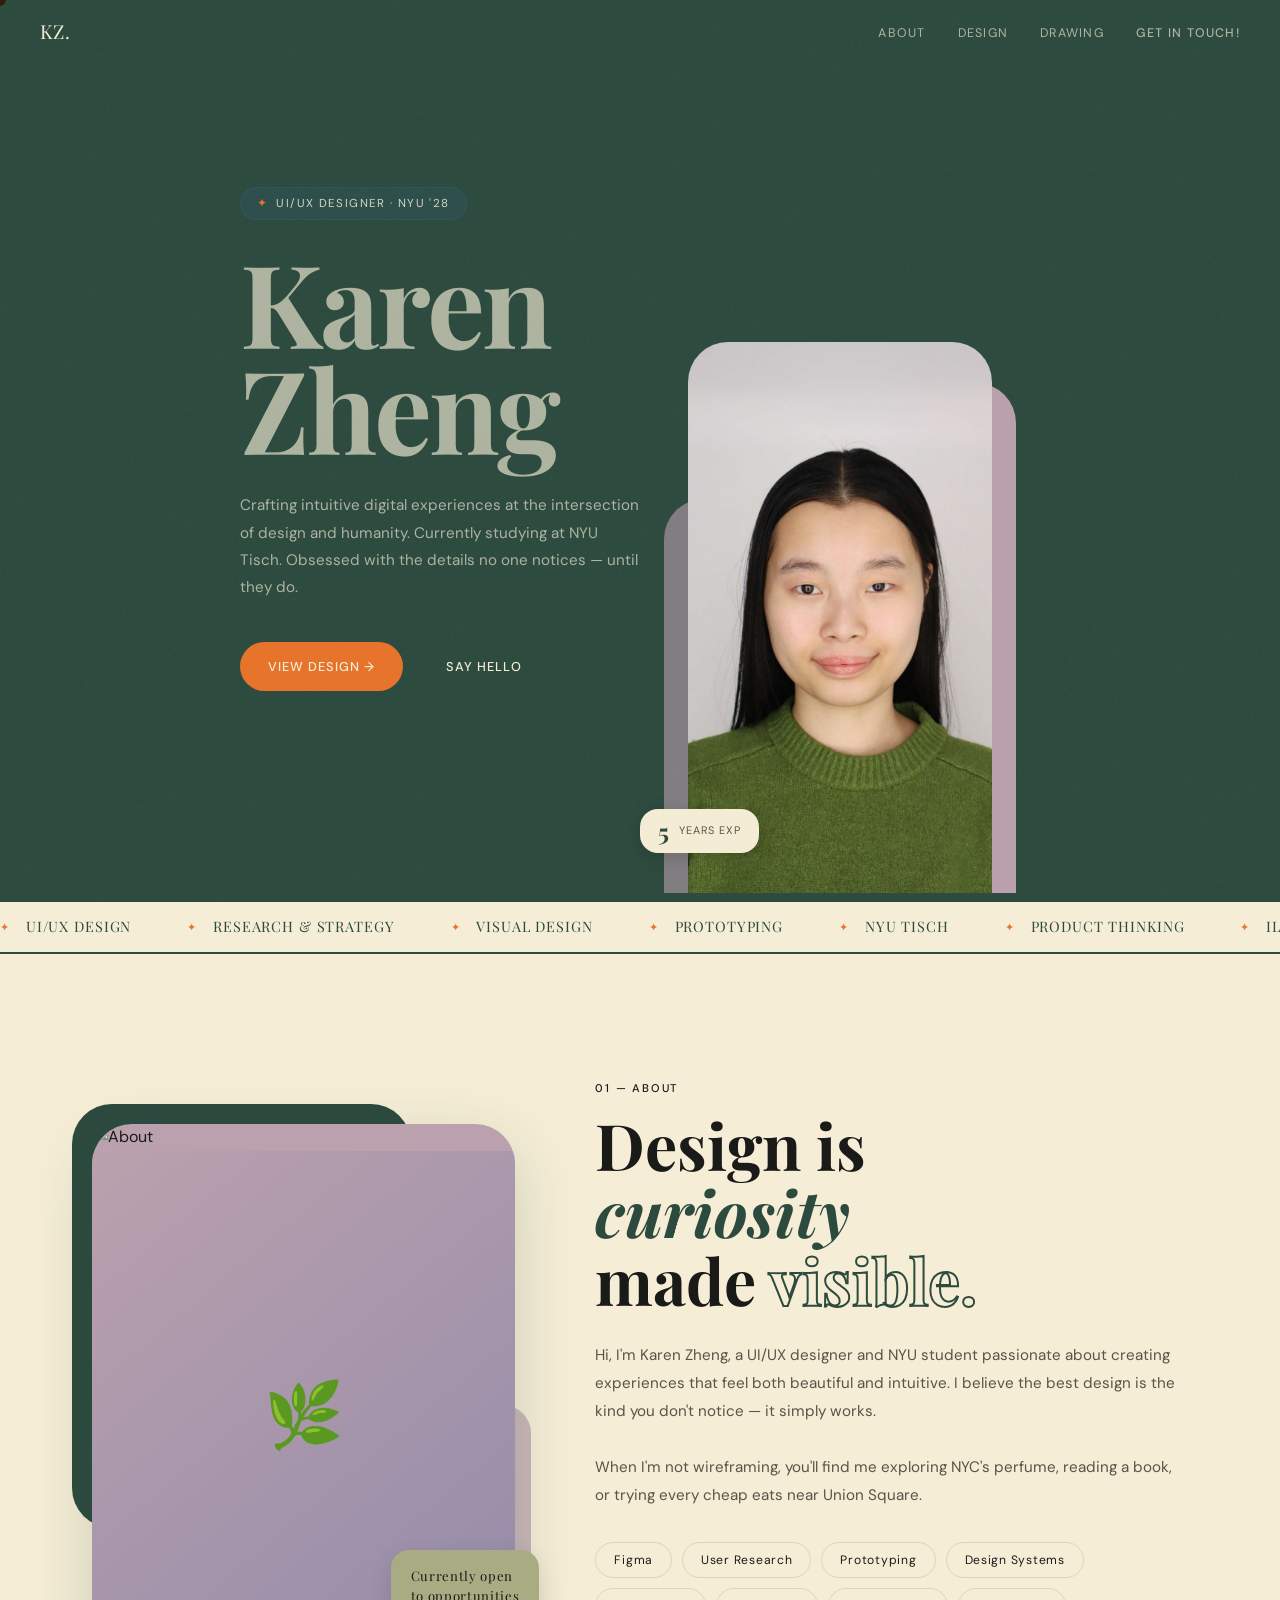
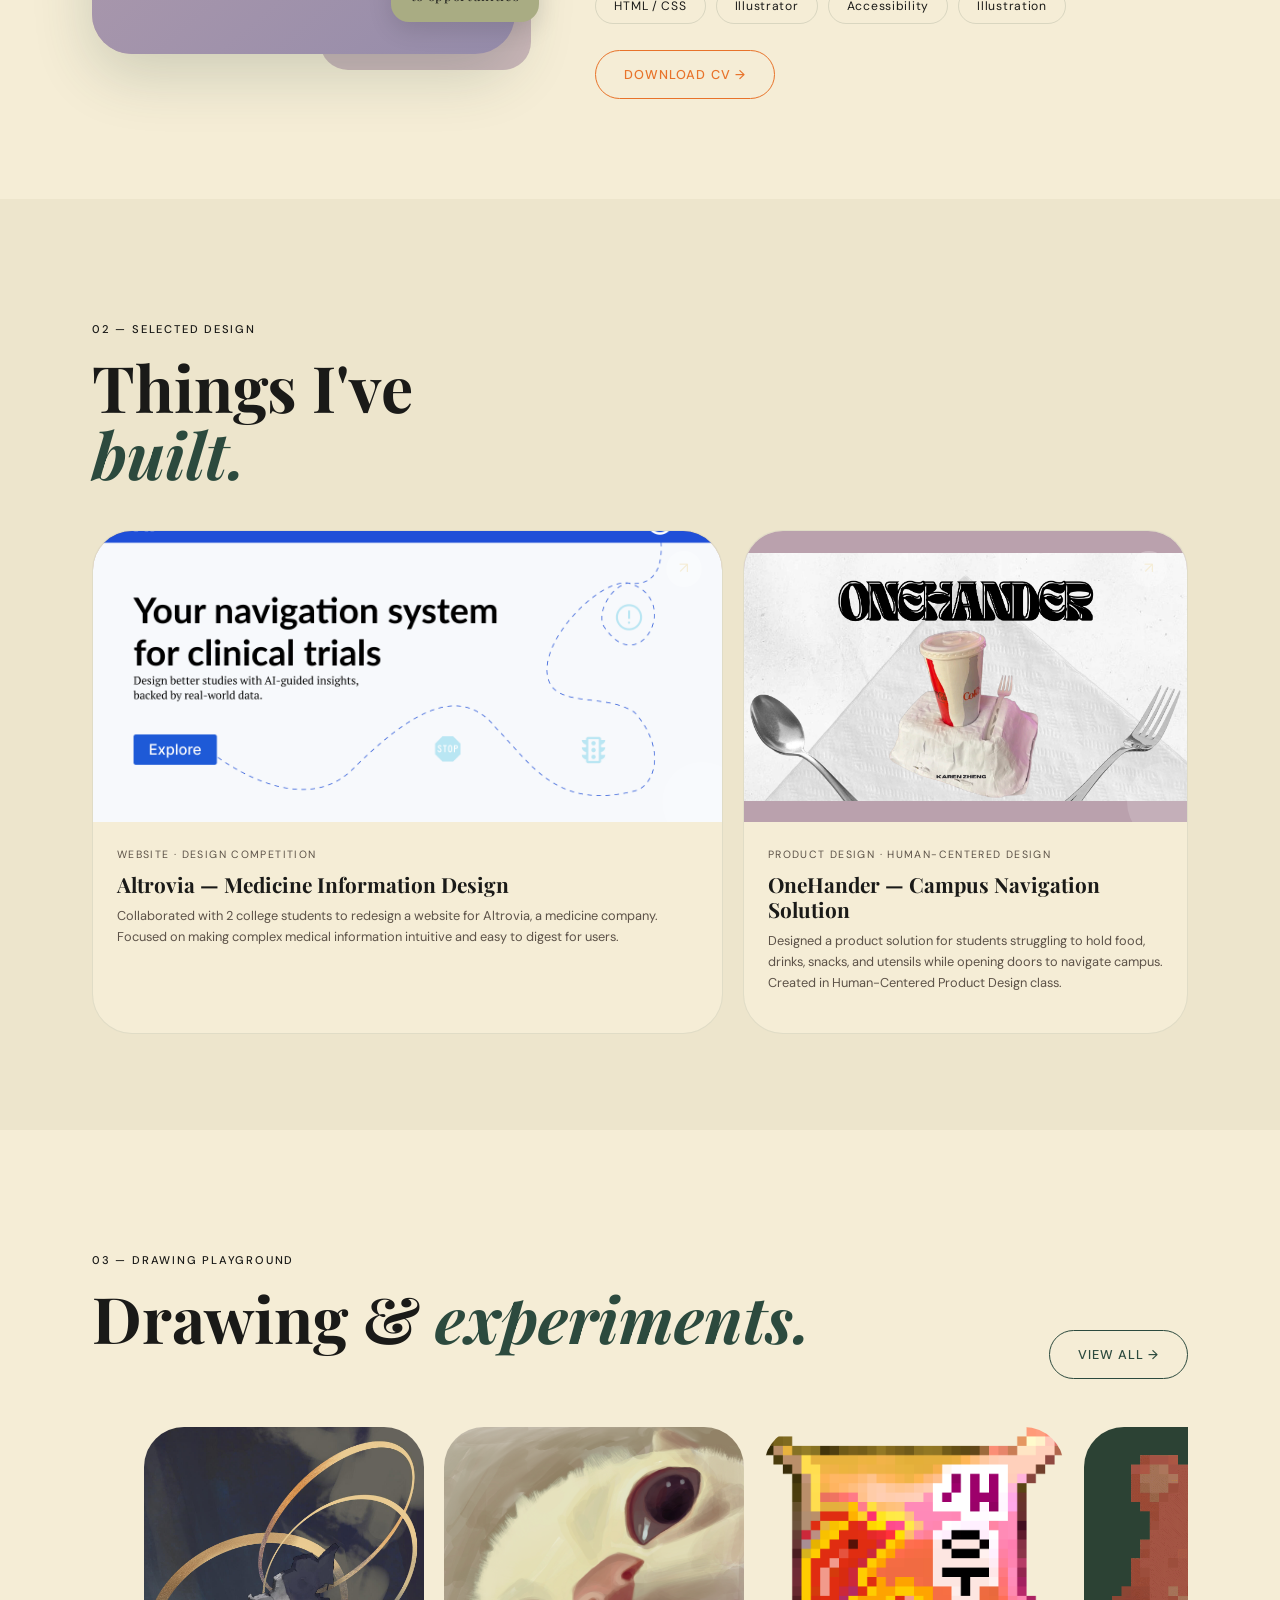
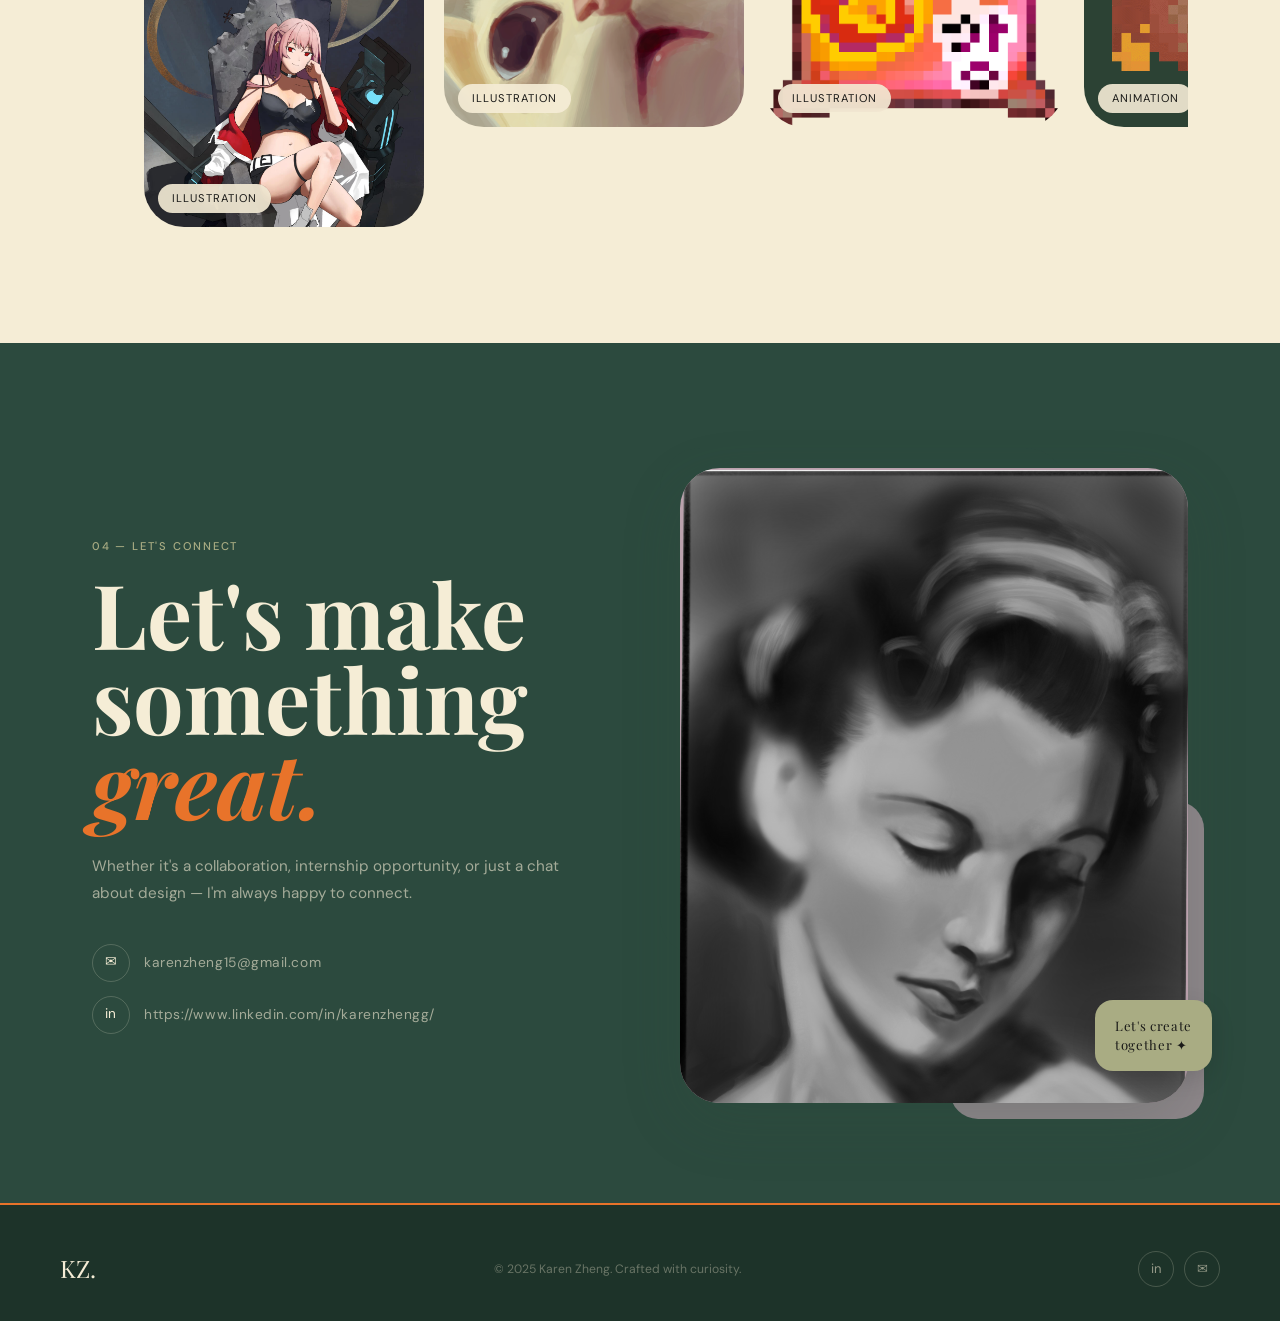
==== commit 40d9346d: "changing hero section and nav bar" ====
--- a/index.html
+++ b/index.html
@@ -11,6 +11,7 @@
   <link href="https://fonts.googleapis.com/css2?family=Playfair+Display:ital,wght@0,700;0,900;1,700&family=DM+Sans:wght@300;400;500&display=swap" rel="stylesheet">
 
   <link rel="stylesheet" href="css/style.css">
+  <link rel="icon" href="data:image/svg+xml,%3Csvg xmlns='http://www.w3.org/2000/svg' viewBox='0 0 64 64'%3E%3Ctext x='50%25' y='52%25' dominant-baseline='middle' text-anchor='middle' font-size='40'%3E%F0%9F%8C%B1%3C/text%3E%3C/svg%3E">
 </head>
 <body>
 
@@ -100,7 +101,7 @@
       <div class="marquee-item"><span class="marquee-star">✦</span>Prototyping</div>
       <div class="marquee-item"><span class="marquee-star">✦</span>NYU Tisch</div>
       <div class="marquee-item"><span class="marquee-star">✦</span>Product Thinking</div>
-      <div class="marquee-item"><span class="marquee-star">✦</span>Motion Design</div>
+      <div class="marquee-item"><span class="marquee-star">✦</span>Illustrator</div>
       <div class="marquee-item"><span class="marquee-star">✦</span>Typography</div>
       <!-- Duplicate for seamless loop -->
       <div class="marquee-item"><span class="marquee-star">✦</span>UI/UX Design</div>
@@ -109,7 +110,7 @@
       <div class="marquee-item"><span class="marquee-star">✦</span>Prototyping</div>
       <div class="marquee-item"><span class="marquee-star">✦</span>NYU Tisch</div>
       <div class="marquee-item"><span class="marquee-star">✦</span>Product Thinking</div>
-      <div class="marquee-item"><span class="marquee-star">✦</span>Motion Design</div>
+      <div class="marquee-item"><span class="marquee-star">✦</span>Illustrator</div>
       <div class="marquee-item"><span class="marquee-star">✦</span>Typography</div>
     </div>
   </div>
@@ -154,14 +155,14 @@
             <span class="skill-tag">Prototyping</span>
             <span class="skill-tag">Design Systems</span>
             <span class="skill-tag">HTML / CSS</span>
-            <span class="skill-tag">Motion</span>
+            <span class="skill-tag">Illustrator</span>
             <span class="skill-tag">Accessibility</span>
             <span class="skill-tag">Illustration</span>
           </div>
 
           <br>
           <!-- CONFIG: Point to your actual resume file -->
-          <a href="resume.pdf" class="btn btn-dark" target="_blank">Download CV &rarr;</a>
+          <a href="resume.pdf" class="btn btn-dark btn-accent" target="_blank">Download CV &rarr;</a>
         </div>
 
       </div>
--- a/css/style.css
+++ b/css/style.css
@@ -12,6 +12,7 @@
   --mauve:    #BAA1AD;
   --olive:    #A9AC83;
   --purple:   #948BAA;
+  --blue:     #336A9E;
 
   --ink:      #1A1A18;
   --ink-muted:#5C5248;
@@ -111,15 +112,16 @@
   font-size: .78rem; letter-spacing: .1em; text-transform: uppercase;
   color: rgba(245,237,214,.65); transition: color .2s;
 }
-.nav-links a:hover { color: var(--cream); }
+.nav-links a:hover,
+.nav-links .nav-cta:hover { color: var(--cream); }
 .nav-cta {
-  background: var(--orange) !important;
-  color: var(--cream) !important;
-  padding: 8px 22px; border-radius: var(--r-pill);
-  font-size: .76rem !important; letter-spacing: .09em; font-weight: 500;
-  transition: background .2s, transform .18s !important;
-}
-.nav-cta:hover { background: #d4621e !important; transform: scale(1.04) !important; }
+  background: transparent !important;
+  color: rgba(245,237,214,.65) !important;
+  padding: 0 !important; border-radius: 0 !important;
+  font-size: .78rem !important; letter-spacing: .1em; font-weight: 500;
+  transition: color .2s !important;
+}
+.nav-cta:hover { background: transparent !important; transform: none !important; }
 
 /* ── HAMBURGER ───────────────────────────────────────────── */
 .hamburger {
@@ -201,8 +203,8 @@
 .hero-text { padding-bottom: 72px; }
 .hero-tag {
   display: inline-flex; align-items: center; gap: 8px;
-  background: rgba(245,237,214,.12); border: 1px solid rgba(245,237,214,.2);
-  color: rgba(245,237,214,.8);
+  background: rgba(51,106,158,.14); border: 1px solid rgba(51,106,158,.25);
+  color: rgba(245,237,214,.85);
   font-size: .72rem; letter-spacing: .12em; text-transform: uppercase;
   padding: 6px 16px; border-radius: var(--r-pill); margin-bottom: 28px;
 }
@@ -241,6 +243,7 @@
 .btn-outline:hover { background: rgba(245,237,214,.1); border-color: var(--border); }
 
 @media (prefers-color-scheme: dark) {
+  body { background: #D9C4B0; }
   .btn-outline,
   .skill-tag {
     border-color: rgba(245,237,214,.35);
@@ -248,6 +251,8 @@
 }
 
 .btn-dark        { border: 1.5px solid var(--green); background: transparent; color: var(--green); }
+.btn-dark.btn-accent { border-color: var(--orange); color: var(--orange); }
+.btn-dark.btn-accent:hover { background: var(--orange); color: var(--cream); }
 .btn-dark:hover  { background: var(--green); color: var(--cream); }
 .btn-dark-fill   { background: var(--green); color: var(--cream); }
 .btn-dark-fill:hover { background: #1d3329; }
@@ -261,7 +266,7 @@
   content: '';
   position: absolute; bottom: 0; right: 24px;
   width: 74%; height: 88%;
-  background: var(--orange); border-radius: var(--r-xl) var(--r-xl) 0 0; z-index: 0;
+  background: var(--mauve); border-radius: var(--r-xl) var(--r-xl) 0 0; z-index: 0;
 }
 .hero-visual::after {
   content: '';
@@ -331,7 +336,7 @@
   content: '';
   position: absolute; bottom: -16px; right: -16px;
   width: 50%; height: 50%;
-  background: var(--orange); border-radius: var(--r-lg); z-index: 0; opacity: .7;
+  background: var(--mauve); border-radius: var(--r-lg); z-index: 0; opacity: .7;
 }
 .about-img {
   position: relative; z-index: 1;
@@ -353,7 +358,7 @@
 }
 .section-label {
   font-size: .7rem; letter-spacing: .16em; text-transform: uppercase;
-  color: var(--orange); margin-bottom: 14px; font-weight: 500;
+  color: var(--ink); margin-bottom: 14px; font-weight: 500;
 }
 h2.section-title {
   font-family: var(--font-title);
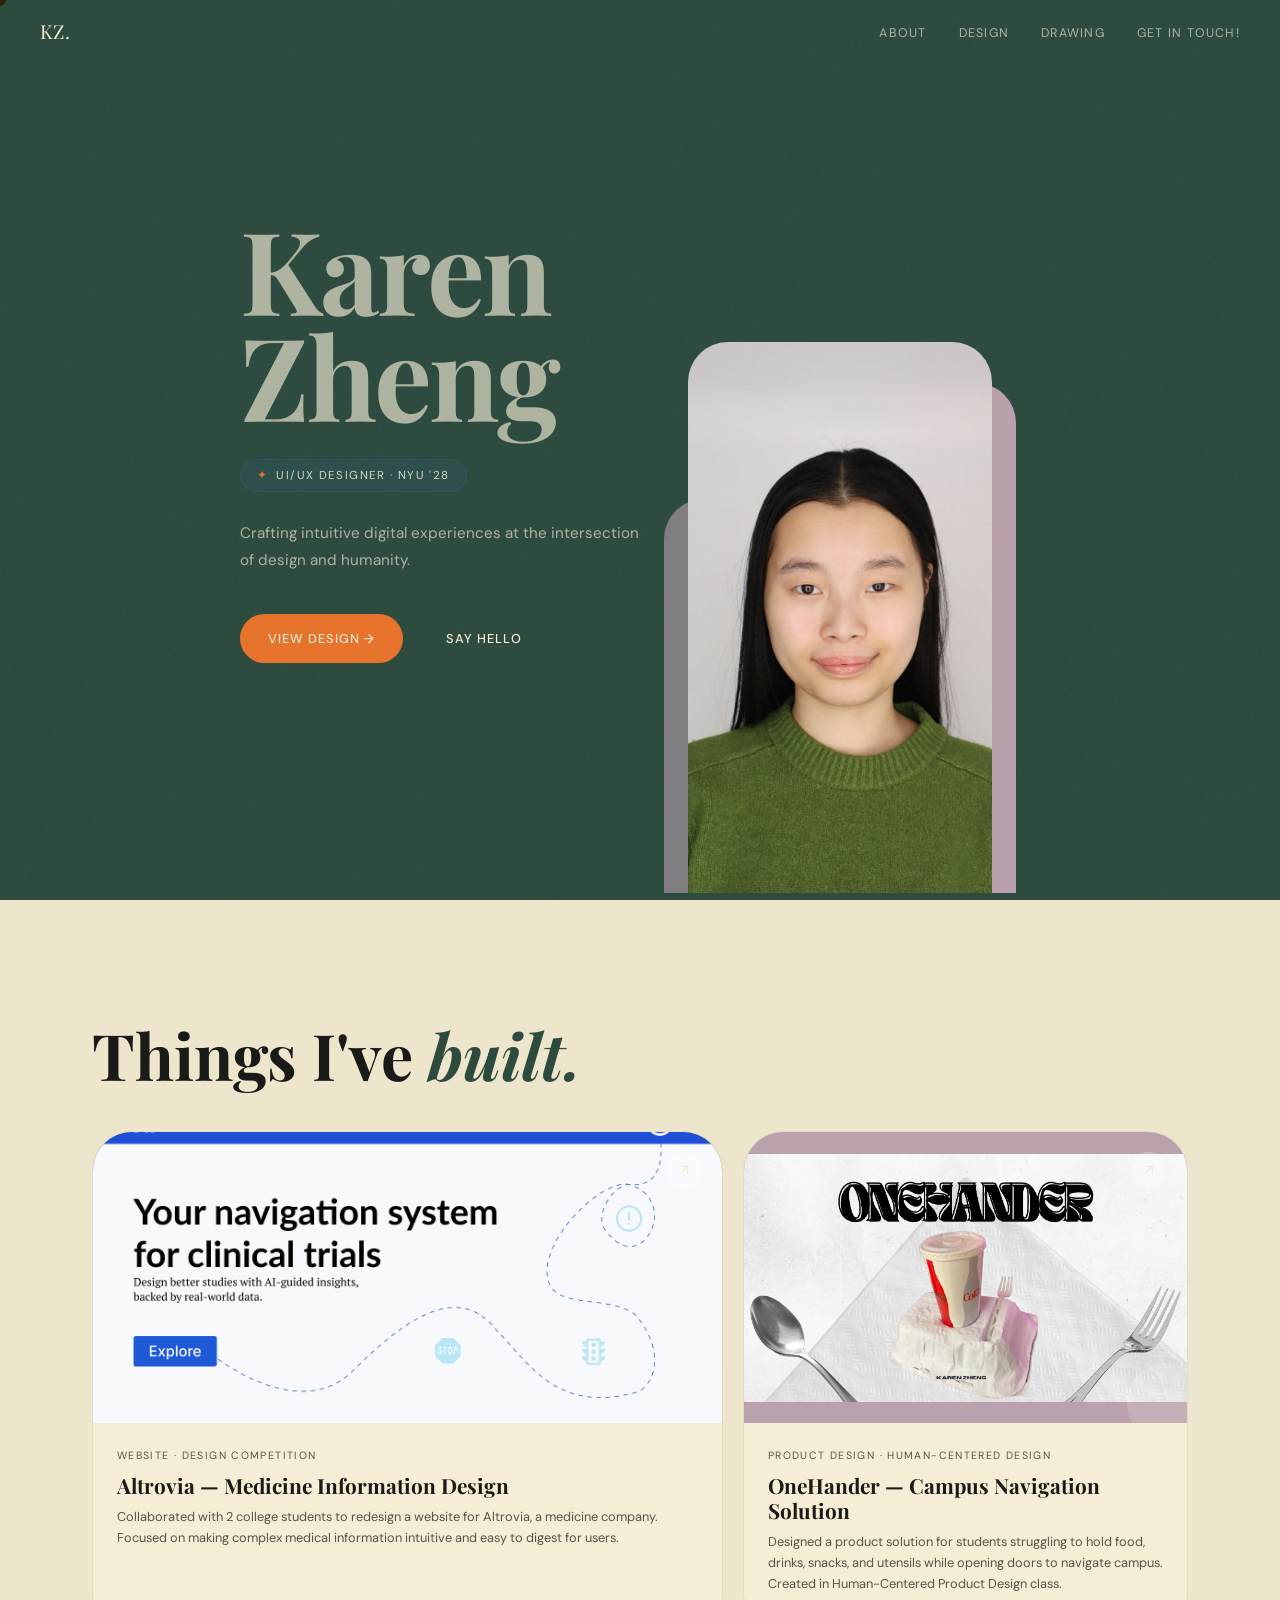
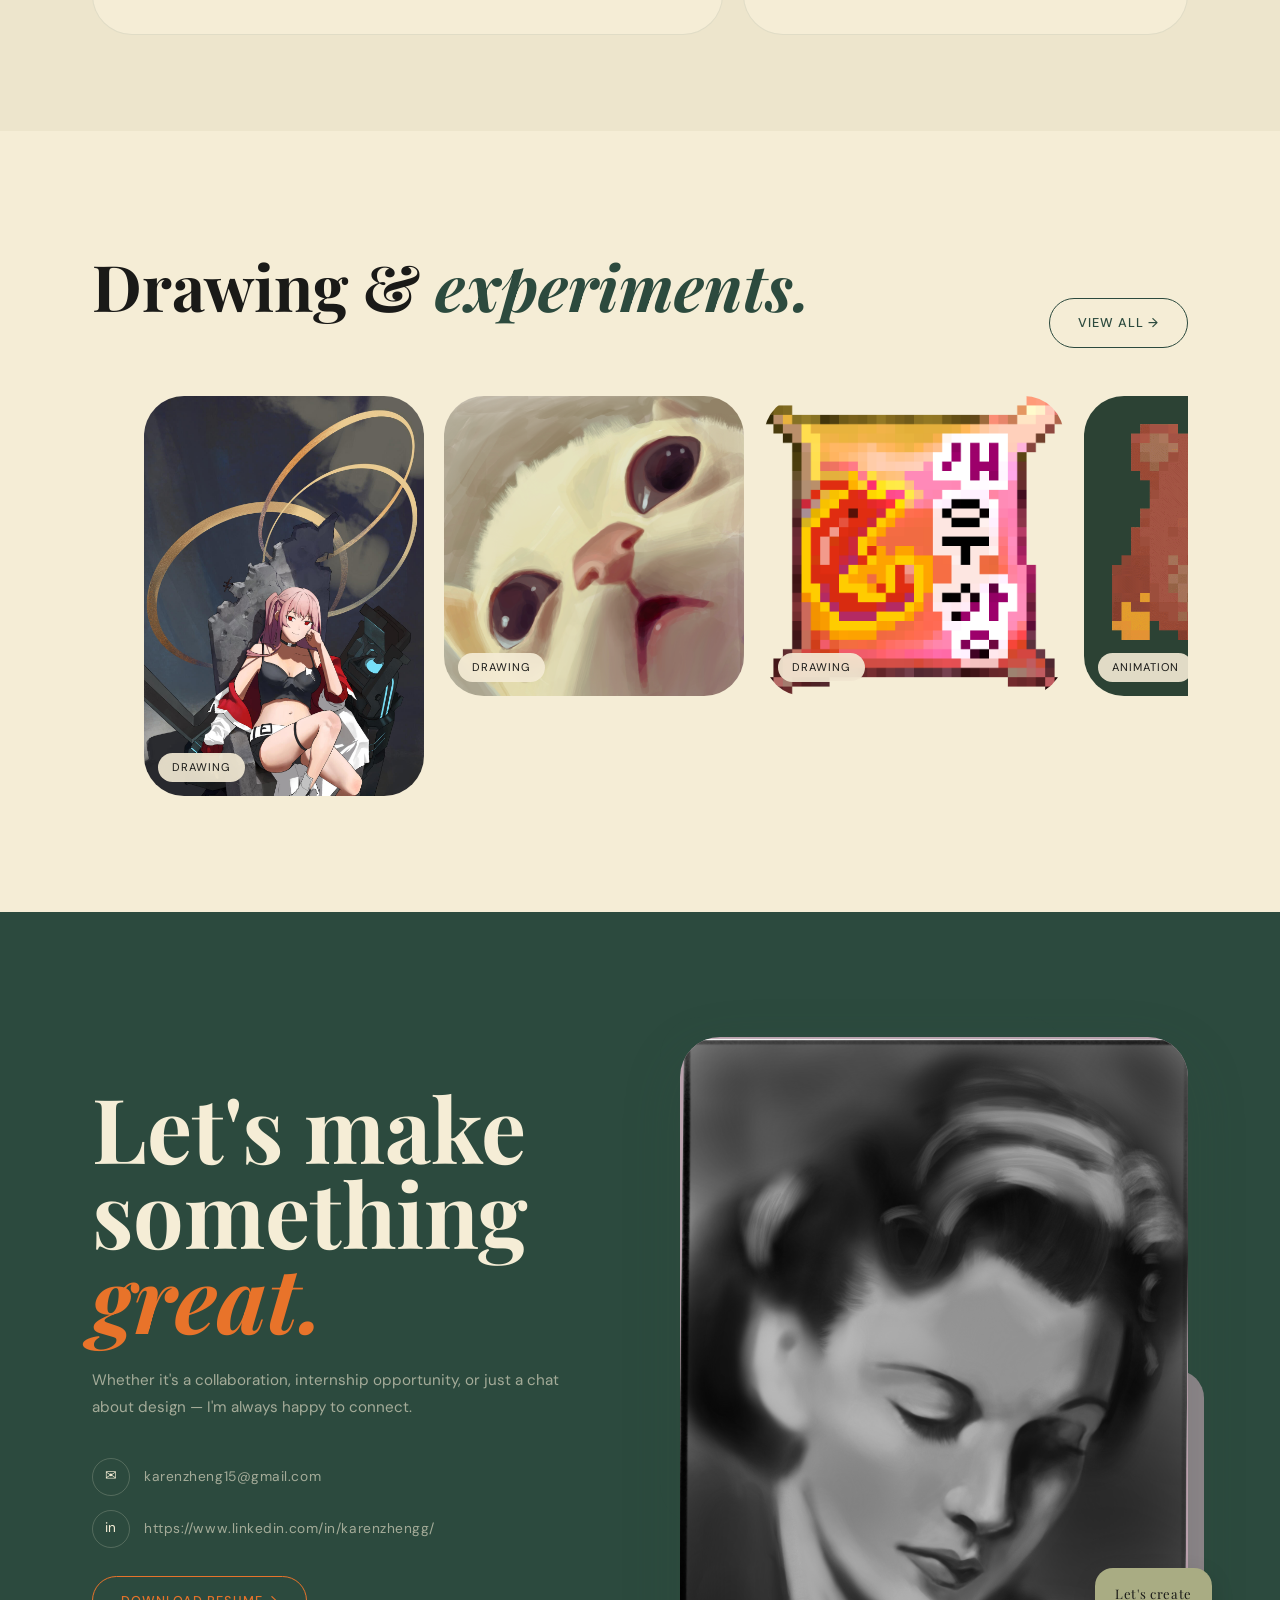
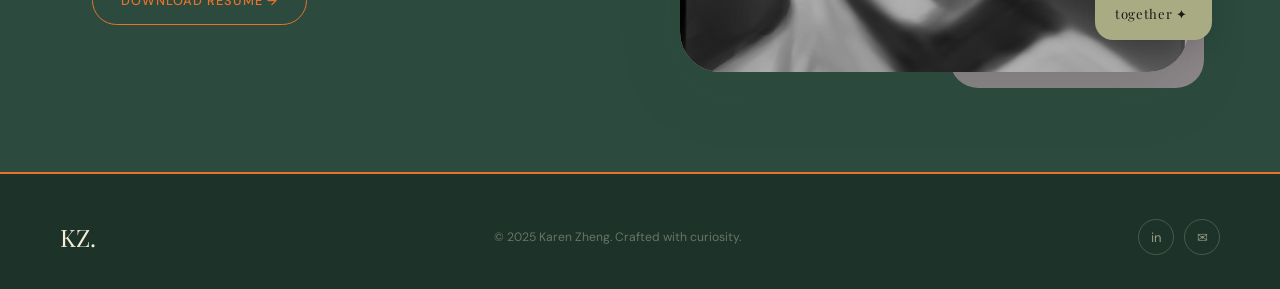
==== commit 7e323788: "About me removeal" ====
--- a/index.html
+++ b/index.html
@@ -19,13 +19,12 @@
 
   <!-- ======== NAV ======== -->
   <nav>
-    <!-- CONFIG: Change "YN." to your initials -->
     <a href="#" class="nav-logo">KZ.</a>
     <ul class="nav-links">
       <li><a href="#about">About</a></li>
       <li><a href="#design">Design</a></li>
       <li><a href="#drawing">Drawing</a></li>
-      <li><a href="#contact" class="nav-cta">Get in touch!</a></li>
+      <li><a href="#contact">Get in touch!</a></li>
     </ul>
     <div class="hamburger" id="hamburger" aria-label="Menu">
       <span></span><span></span><span></span>
@@ -49,19 +48,17 @@
     <div class="container">
       <div class="hero-inner">
         <div class="hero-text">
-        <div class="hero-tag reveal">UI/UX Designer · NYU '28</div>
-
-        <!-- CONFIG: Replace "Your", "Name", "Here." with your name split across lines -->
+
         <h1 class="hero-name reveal reveal-delay-1">
           <span class="outline">Karen</span><br>
           <span class="accent">Zheng</span>
         </h1>
+        
+        <div class="hero-tag reveal">UI/UX Designer · NYU '28</div>
 
         <!-- CONFIG: Edit your bio -->
         <p class="hero-bio reveal reveal-delay-2">
-          Crafting intuitive digital experiences at the intersection of
-          design and humanity. Currently studying at NYU Tisch.
-          Obsessed with the details no one notices — until they do.
+          Crafting intuitive digital experiences at the intersection of design and humanity. 
         </p>
 
         <div class="hero-actions reveal reveal-delay-3">
@@ -72,30 +69,26 @@
 
       <div class="hero-visual reveal reveal-delay-2">
         <div class="hero-img-card">
-          <!-- CONFIG: Uncomment and point to your photo -->
           <img src="images/head_shot.jpg" alt="Karen Zheng">
-          <div class="placeholder">your photo here ✦</div>
-        </div>
-        <div class="hero-stats">
-          <!-- CONFIG: Update numbers -->
-          <!-- <div class="stat-pill">
-            <strong>12+</strong>
-            <span>Projects</span>
-          </div> -->
-          <div class="stat-pill">
-            <strong>5</strong>
-            <span>Years Exp</span>
-          </div>
         </div>
       </div>
     </div>
   </section>
 
   <!-- ======== MARQUEE ======== -->
-  <div class="marquee-wrap">
-    <div class="marquee-track">
+  <!-- <div class="marquee-wrap">
+    <div class="marquee-track"> -->
       <!-- CONFIG: Edit marquee tags — duplicate the set to keep loop seamless -->
-      <div class="marquee-item"><span class="marquee-star">✦</span>UI/UX Design</div>
+      <!-- <div class="marquee-item"><span class="marquee-star">✦</span>UI/UX Design</div>
+      <div class="marquee-item"><span class="marquee-star">✦</span>Research &amp; Strategy</div>
+      <div class="marquee-item"><span class="marquee-star">✦</span>Visual Design</div>
+      <div class="marquee-item"><span class="marquee-star">✦</span>Prototyping</div>
+      <div class="marquee-item"><span class="marquee-star">✦</span>NYU Tisch</div>
+      <div class="marquee-item"><span class="marquee-star">✦</span>Product Thinking</div>
+      <div class="marquee-item"><span class="marquee-star">✦</span>Illustrator</div>
+      <div class="marquee-item"><span class="marquee-star">✦</span>Typography</div> -->
+      <!-- Duplicate for seamless loop -->
+      <!-- <div class="marquee-item"><span class="marquee-star">✦</span>UI/UX Design</div>
       <div class="marquee-item"><span class="marquee-star">✦</span>Research &amp; Strategy</div>
       <div class="marquee-item"><span class="marquee-star">✦</span>Visual Design</div>
       <div class="marquee-item"><span class="marquee-star">✦</span>Prototyping</div>
@@ -103,79 +96,16 @@
       <div class="marquee-item"><span class="marquee-star">✦</span>Product Thinking</div>
       <div class="marquee-item"><span class="marquee-star">✦</span>Illustrator</div>
       <div class="marquee-item"><span class="marquee-star">✦</span>Typography</div>
-      <!-- Duplicate for seamless loop -->
-      <div class="marquee-item"><span class="marquee-star">✦</span>UI/UX Design</div>
-      <div class="marquee-item"><span class="marquee-star">✦</span>Research &amp; Strategy</div>
-      <div class="marquee-item"><span class="marquee-star">✦</span>Visual Design</div>
-      <div class="marquee-item"><span class="marquee-star">✦</span>Prototyping</div>
-      <div class="marquee-item"><span class="marquee-star">✦</span>NYU Tisch</div>
-      <div class="marquee-item"><span class="marquee-star">✦</span>Product Thinking</div>
-      <div class="marquee-item"><span class="marquee-star">✦</span>Illustrator</div>
-      <div class="marquee-item"><span class="marquee-star">✦</span>Typography</div>
-    </div>
-  </div>
-
-  <!-- ======== ABOUT ======== -->
-  <section id="about">
-    <div class="container">
-      <div class="about-grid">
-
-        <div class="about-img-wrap reveal">
-          <div class="about-img">
-            <img src="images/Anglerfish.png" alt="About">
-            <div class="placeholder">🌿</div>
-          </div>
-          <div class="about-badge">
-            Currently open<br>to opportunities
-          </div>
-        </div>
-
-        <div class="reveal reveal-delay-1">
-          <p class="section-label">01 — About</p>
-          <h2 class="section-title">
-            Design is<br>
-            <em>curiosity</em><br>
-            made <span class="outline">visible.</span>
-          </h2>
-
-          <!-- CONFIG: Your about text -->
-          <p class="about-body">
-            Hi, I'm Karen Zheng, a UI/UX designer and NYU student passionate about
-            creating experiences that feel both beautiful and intuitive. I believe
-            the best design is the kind you don't notice — it simply works.
-            <br><br>
-            When I'm not wireframing, you'll find me exploring NYC's perfume,
-            reading a book, or trying every cheap eats near Union Square.
-          </p>
-
-          <div class="skills-list">
-            <!-- CONFIG: Your skills -->
-            <span class="skill-tag">Figma</span>
-            <span class="skill-tag">User Research</span>
-            <span class="skill-tag">Prototyping</span>
-            <span class="skill-tag">Design Systems</span>
-            <span class="skill-tag">HTML / CSS</span>
-            <span class="skill-tag">Illustrator</span>
-            <span class="skill-tag">Accessibility</span>
-            <span class="skill-tag">Illustration</span>
-          </div>
-
-          <br>
-          <!-- CONFIG: Point to your actual resume file -->
-          <a href="resume.pdf" class="btn btn-dark btn-accent" target="_blank">Download CV &rarr;</a>
-        </div>
-
-      </div>
-    </div>
-  </section>
+    </div>
+  </div> -->
 
   <!-- ======== DESIGN ======== -->
   <section id="design">
     <div class="container">
       <div class="work-header">
         <div>
-          <p class="section-label">02 — Selected Design</p>
-          <h2 class="section-title">Things I've<br><em>built.</em></h2>
+          <!-- <p class="section-label">01 — Selected Design</p> -->
+          <h2 class="section-title">Things I've <em>built.</em></h2>
         </div>
         <!-- <a href="#" class="btn btn-dark">All Projects &rarr;</a> -->
       </div>
@@ -193,7 +123,7 @@
           <div class="card-arrow">↗</div>
         </a>
 
-        <div class="project-card card-2 reveal reveal-delay-1">
+        <a href="onehandler.html" class="project-card card-2 reveal reveal-delay-1">
           <div class="card-img"><span><img src="images/OneHander.png" alt="OneHander"></span></div>
           <div class="card-body">
             <p class="card-cat">Product Design · Human-Centered Design</p>
@@ -201,7 +131,7 @@
             <p class="card-desc">Designed a product solution for students struggling to hold food, drinks, snacks, and utensils while opening doors to navigate campus. Created in Human-Centered Product Design class.</p>
           </div>
           <div class="card-arrow">↗</div>
-        </div>
+        </a>
 
         <!-- <div class="project-card card-3 reveal reveal-delay-1">
           <div class="card-img"><span>📊</span></div>
@@ -242,10 +172,10 @@
     <div class="container">
       <div class="gallery-header">
         <div>
-          <p class="section-label">03 — Drawing Playground</p>
+          <!-- <p class="section-label">02 — Drawing Playground</p> -->
           <h2 class="section-title">Drawing &amp; <em>experiments.</em></h2>
         </div>
-        <a href="Illustrations.html" class="btn btn-dark">View All &rarr;</a>
+        <a href="Drawing.html" class="btn btn-dark">View All &rarr;</a>
       </div>
 
       <!-- Full-bleed drag-to-scroll track -->
@@ -254,28 +184,28 @@
 
       <!-- CONFIG: Replace .placeholder divs with <img> tags for your artwork -->
       <div class="gallery-item gi-tall">
-        <a href="Illustrations.html#mogoon3"><img src="images/Illustrations/mogoon3.jpg" alt="Mogoon Illustration"></a>
-        <div class="gi-label">Illustration</div>
+        <a href="Drawing.html#mogoon3"><img src="images/Drawing/mogoon3.jpg" alt="Mogoon Drawing"></a>
+        <div class="gi-label">Drawing</div>
       </div>
 
       <div class="gallery-item gi-sq">
-        <a href="Illustrations.html#el-gato"><img src="images/Illustrations/El Gato.PNG" alt="El Gato Illustration"></a>
-        <div class="gi-label">Illustration</div>
+        <a href="Drawing.html#el-gato"><img src="images/Drawing/El Gato.PNG" alt="El Gato Drawing"></a>
+        <div class="gi-label">Drawing</div>
       </div>
 
       <div class="gallery-item gi-sq">
-        <a href="Illustrations.html#shrimp-chips"><img src="images/Illustrations/shrimpChips.png" alt="Shrimp Chips Illustration"></a>
-        <div class="gi-label">Illustration</div>
+        <a href="Drawing.html#shrimp-chips"><img src="images/Drawing/shrimpChips.png" alt="Shrimp Chips Drawing"></a>
+        <div class="gi-label">Drawing</div>
       </div>
 
       <div class="gallery-item gi-sq">
-        <a href="Illustrations.html#walking-bear"><img src="images/Illustrations/walkingBearAnimation.gif" alt="Walking Bear Animation"></a>
+        <a href="Drawing.html#walking-bear"><img src="images/Drawing/walkingBearAnimation.gif" alt="Walking Bear Drawing"></a>
         <div class="gi-label">Animation</div>
       </div>
 
       <div class="gallery-item gi-sq">
-        <a href="Illustrations.html#skull"><img src="images/Illustrations/SideSkull.png" alt="Side Skull Illustration"></a>
-        <div class="gi-label">Illustration</div>
+        <a href="Drawing.html#skull"><img src="images/Drawing/SideSkull.png" alt="Side Skull Drawing"></a>
+        <div class="gi-label">Drawing</div>
       </div>
 
       <div style="width:32px;flex-shrink:0;"></div>
@@ -289,7 +219,7 @@
       <div class="contact-inner">
 
         <div class="contact-left reveal">
-          <p class="section-label" style="color:var(--olive);">04 — Let's Connect</p>
+          <!-- <p class="section-label" style="color:var(--olive);">03 — Let's Connect</p> -->
           <h2 class="contact-big">
             Let's make<br>something<br><em>great.</em>
           </h2>
@@ -306,6 +236,7 @@
             <a href="https://www.linkedin.com/in/karenzhengg/" class="contact-link" target="_blank">
               <div class="contact-link-icon">in</div>https://www.linkedin.com/in/karenzhengg/
             </a>
+            <a href="resume.pdf" class="btn btn-dark btn-accent" target="_blank" style="margin-top: 14px; align-self: flex-start;">Download Resume &rarr;</a>
             <!-- <a href="https://behance.net/yourname" class="contact-link" target="_blank">
               <div class="contact-link-icon">Be</div>behance.net/yourname
             </a>
@@ -318,7 +249,7 @@
         <div class="contact-right reveal reveal-delay-1">
           <div class="about-img-wrap">
             <div class="about-img">
-              <img src="images/Illustrations/lady.png" alt="Contact">
+              <img src="images/Drawing/lady.png" alt="Contact Drawing">
               <div class="placeholder">✨</div>
             </div>
             <div class="about-badge">
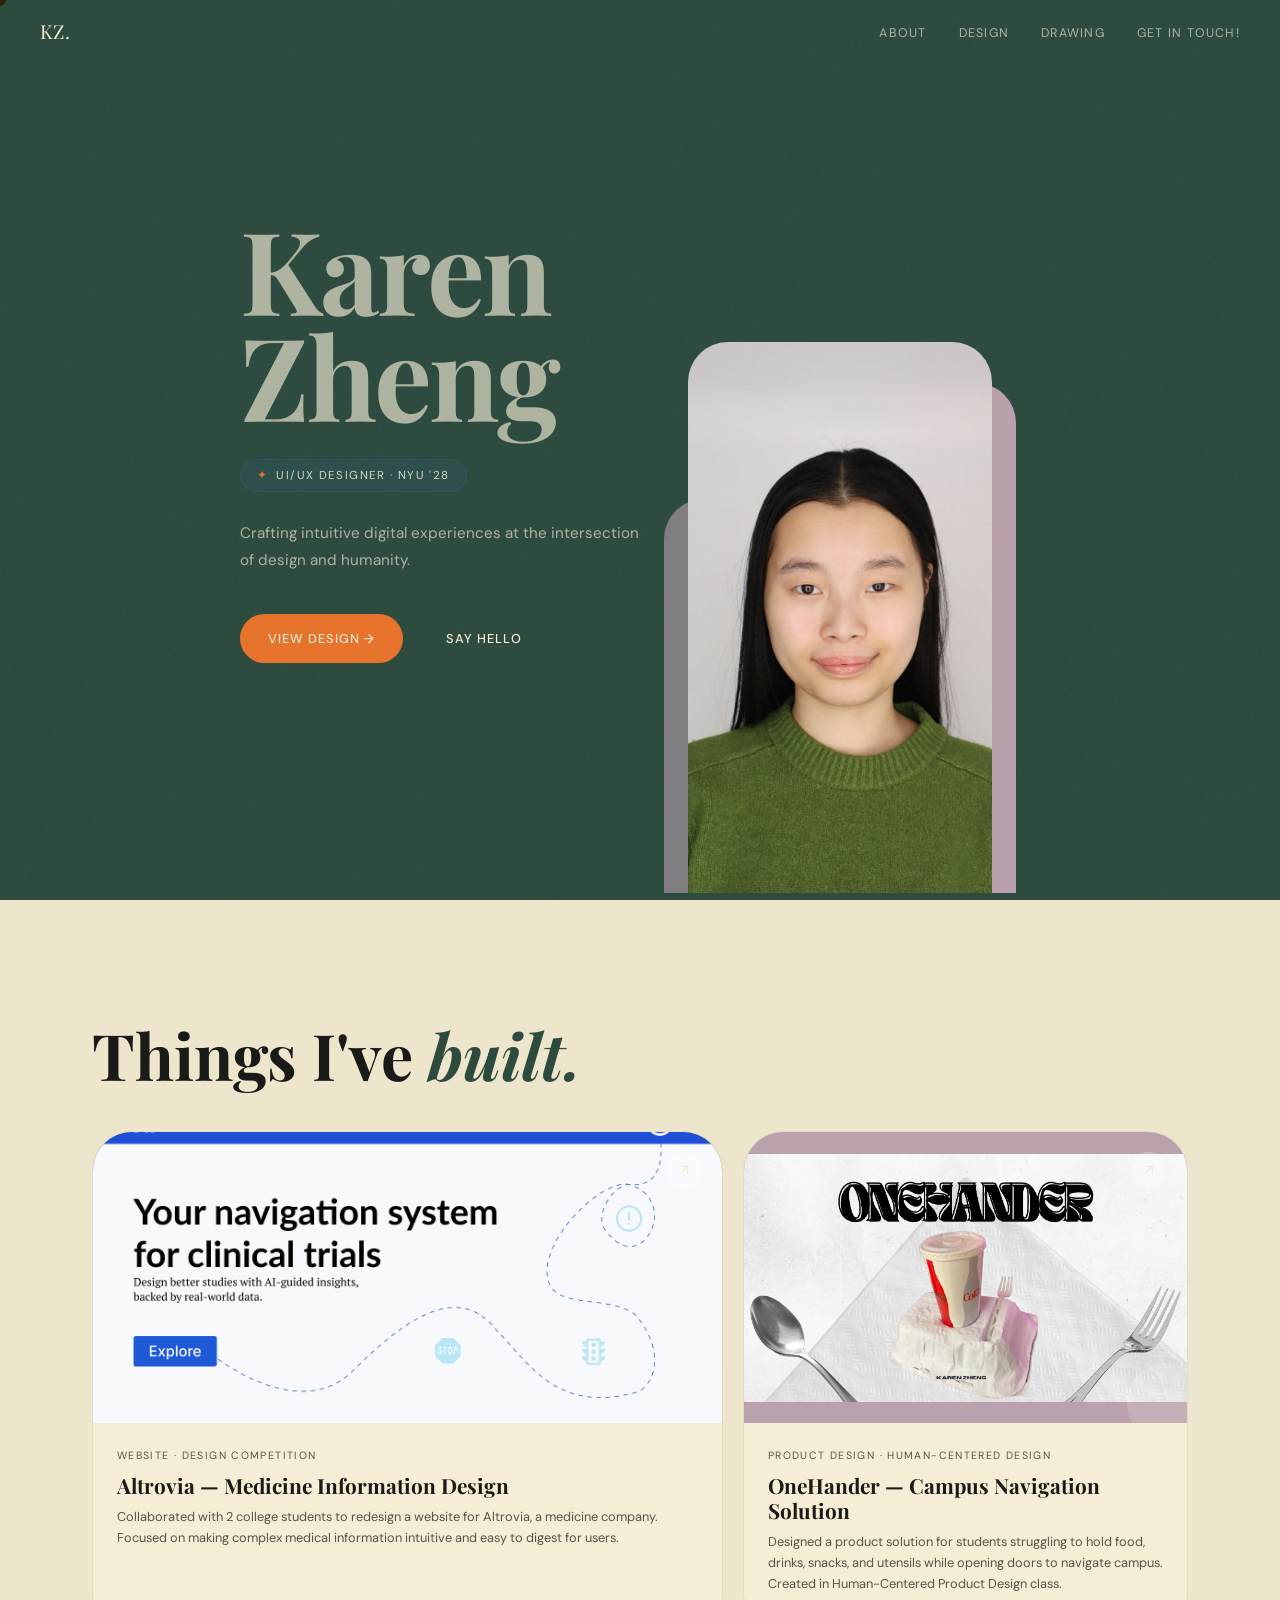
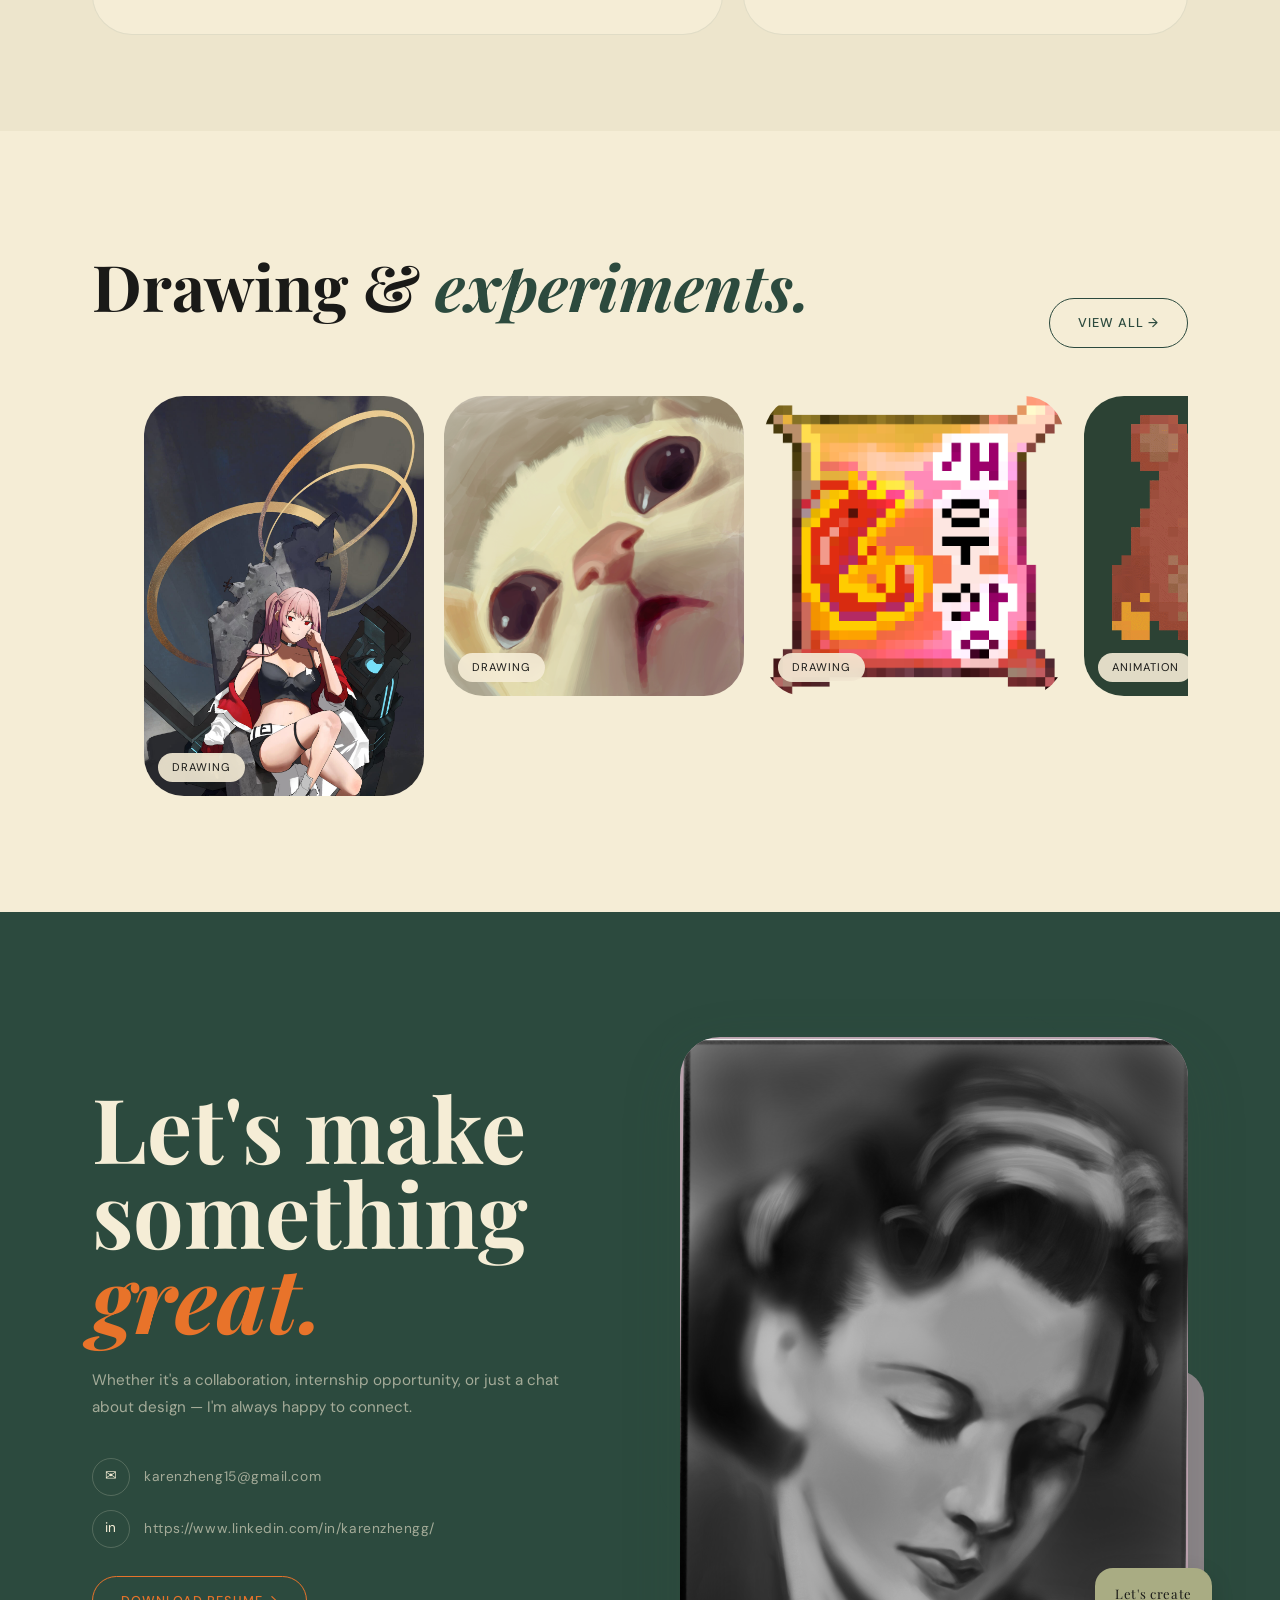
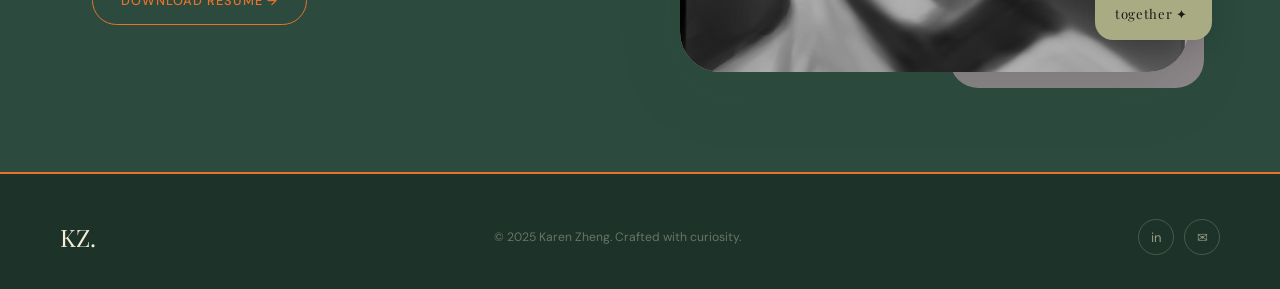
==== commit 74dcc9f9: "Fixing skull image on index" ====
--- a/index.html
+++ b/index.html
@@ -204,7 +204,7 @@
       </div>
 
       <div class="gallery-item gi-sq">
-        <a href="Drawing.html#skull"><img src="images/Drawing/SideSkull.png" alt="Side Skull Drawing"></a>
+        <a href="Drawing.html#skull"><img src="images/Drawing/skull.jpg" alt="Side Skull Drawing"></a>
         <div class="gi-label">Drawing</div>
       </div>
 
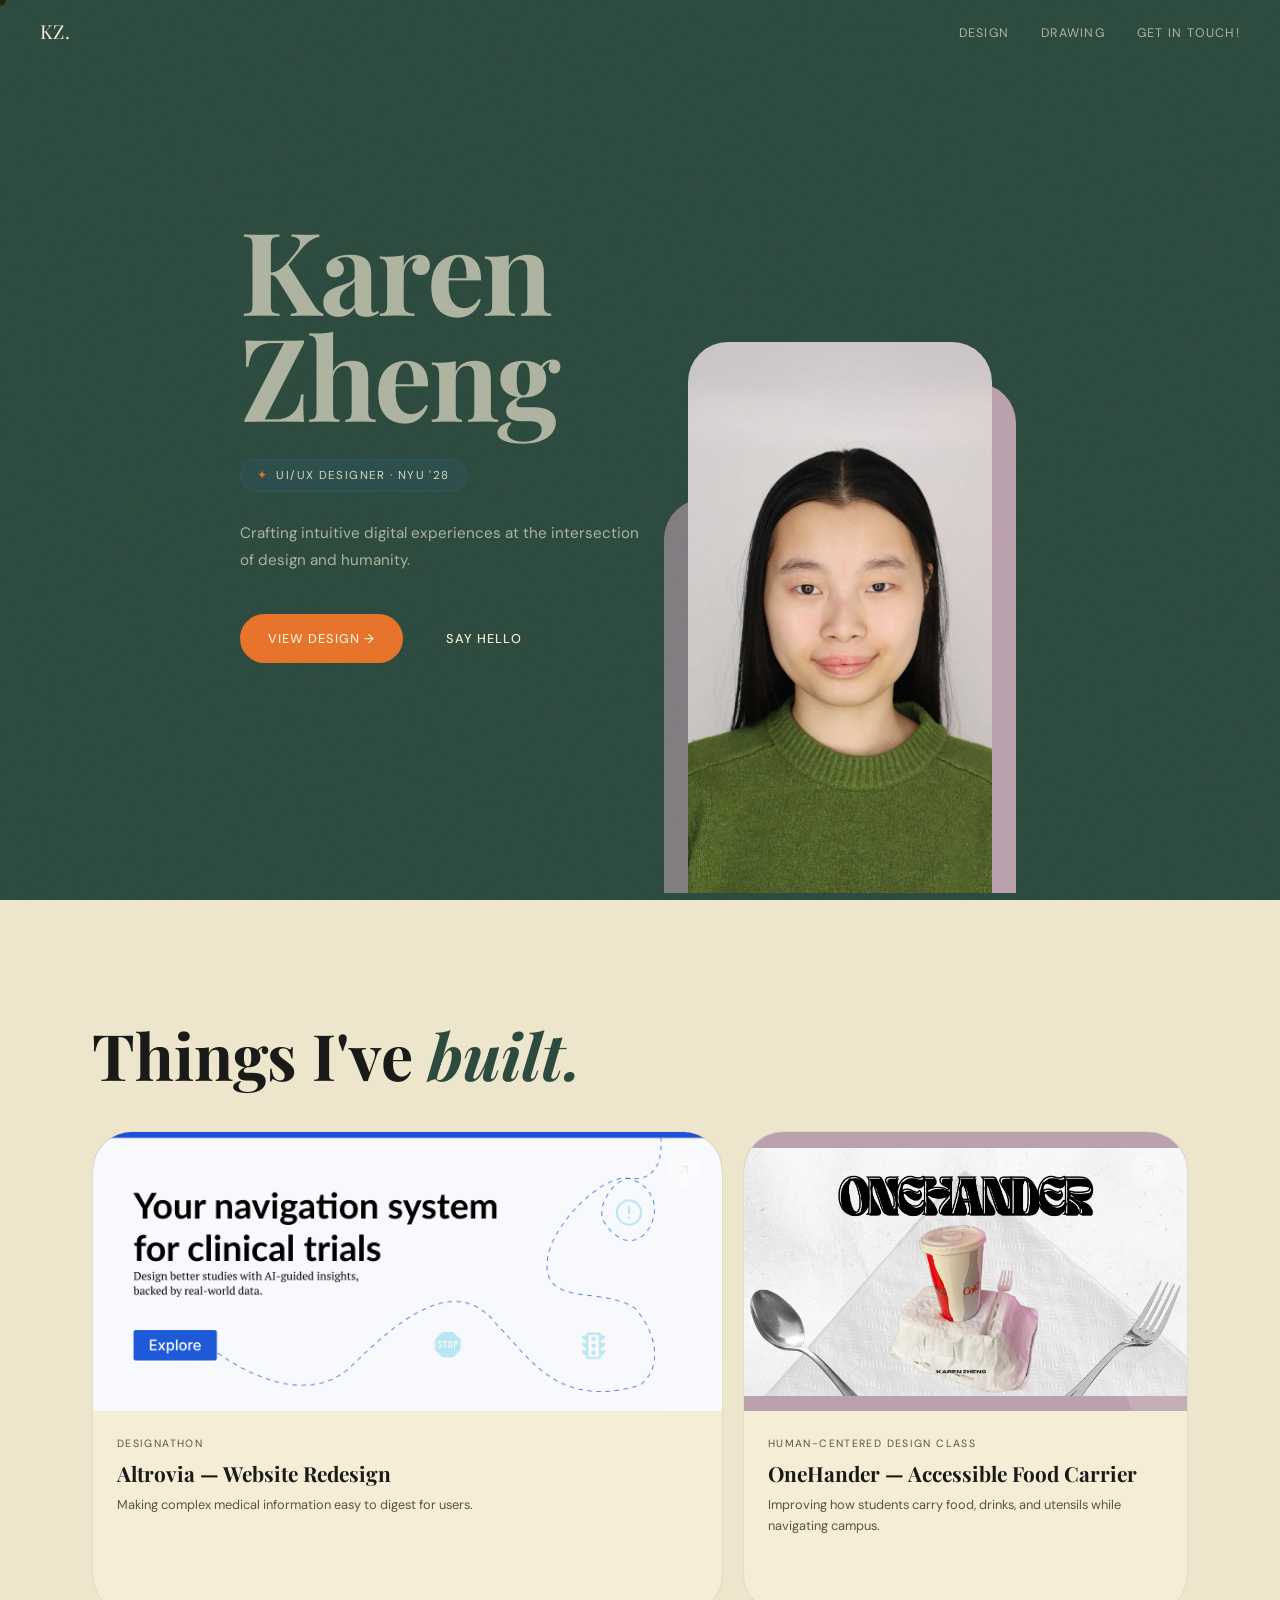
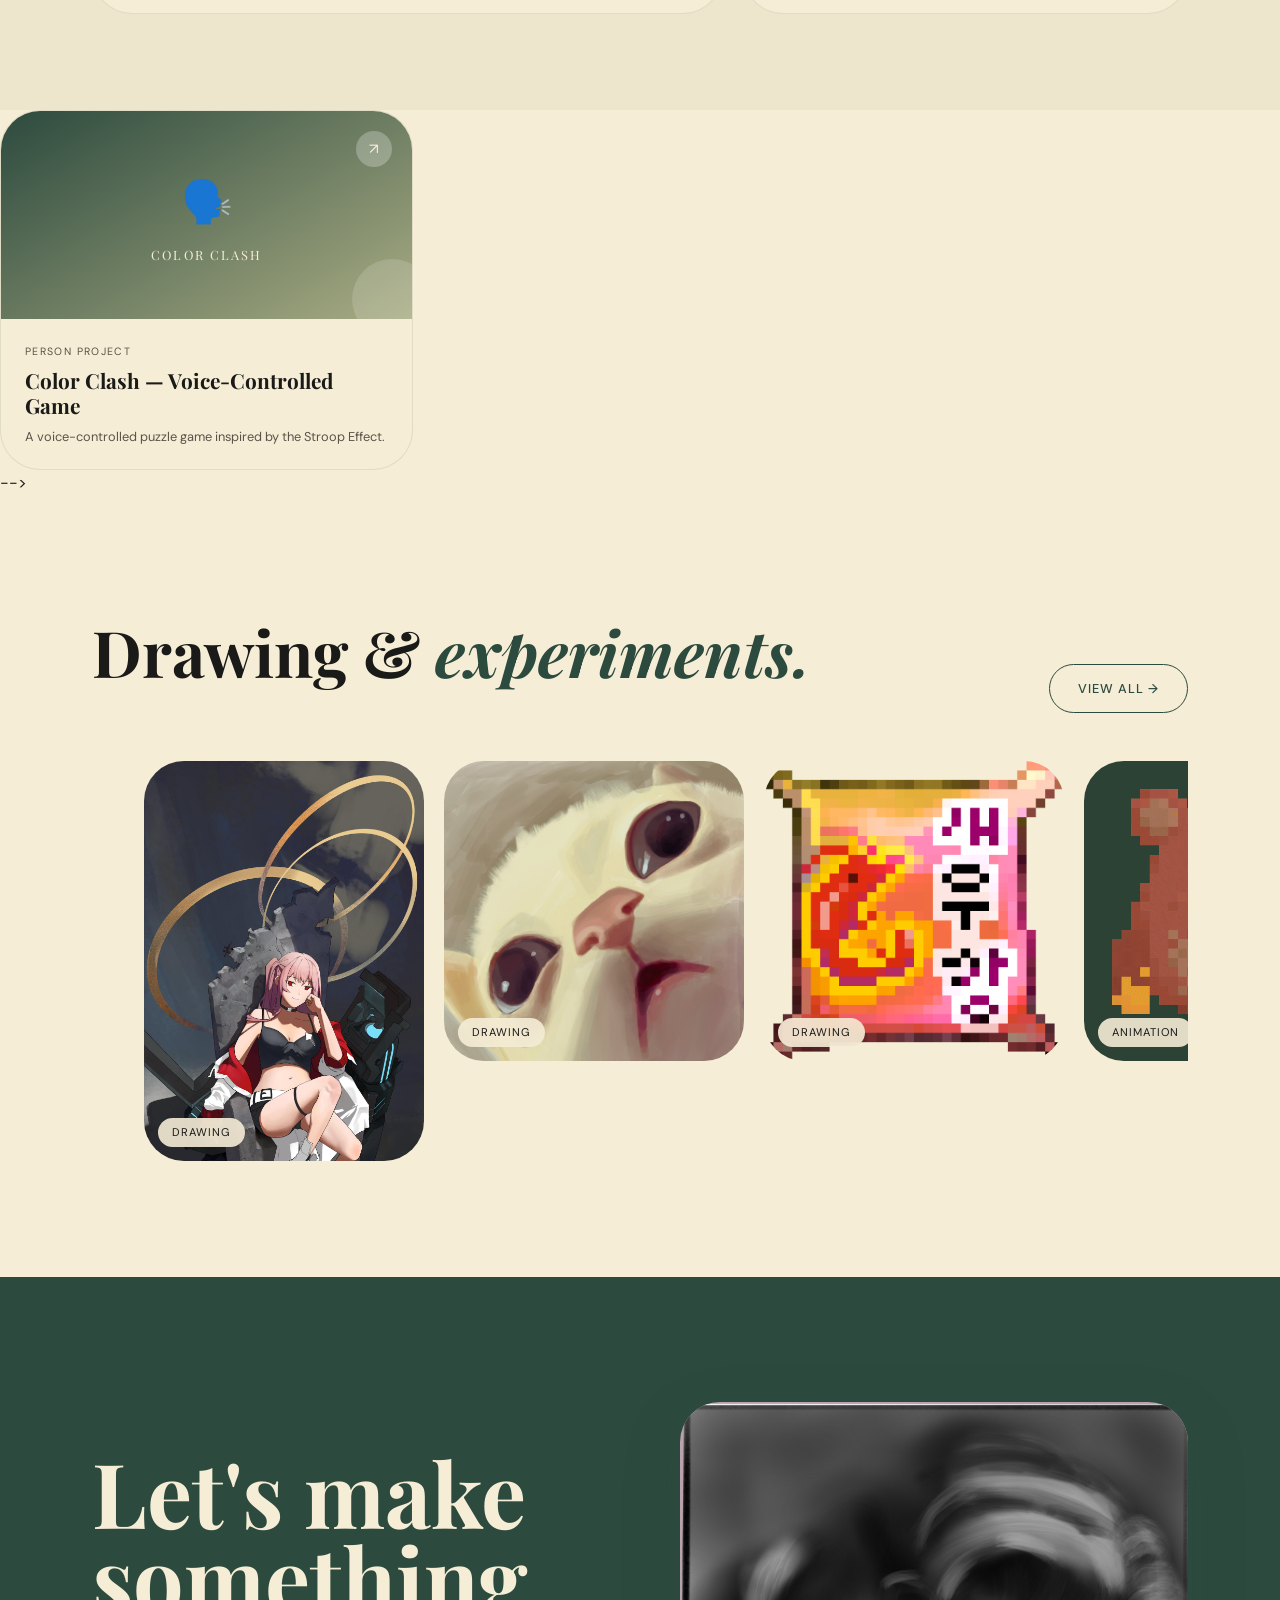
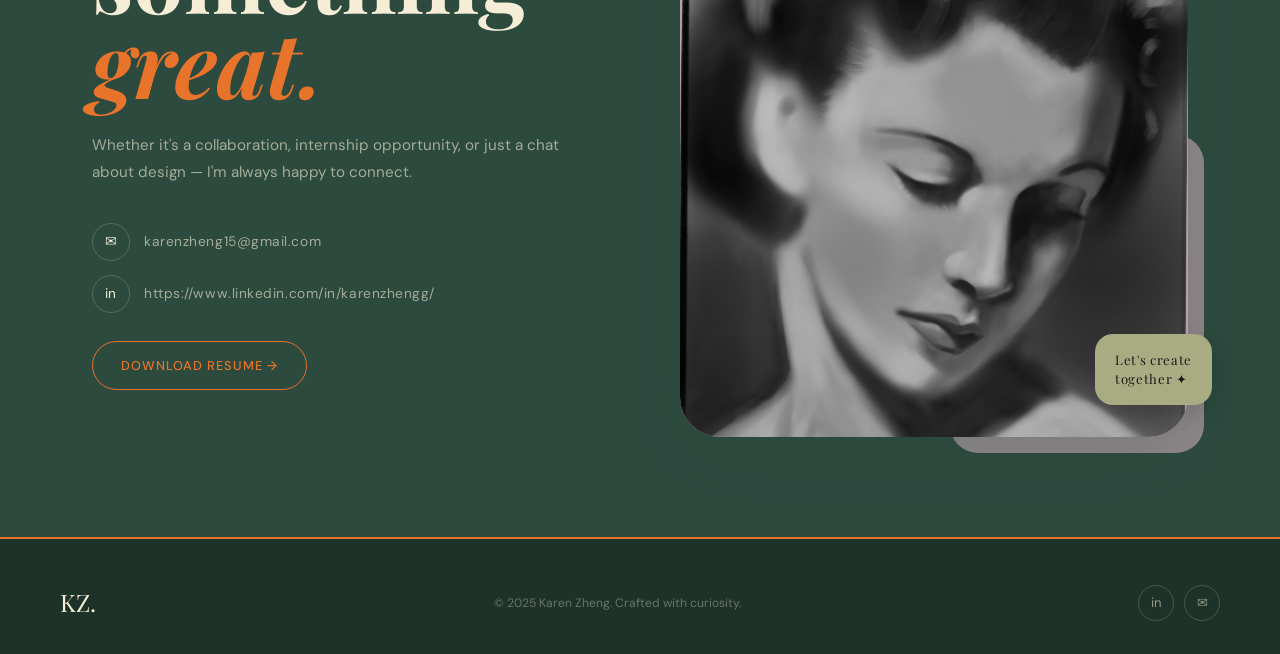
==== commit 427d51da: "changes for submmit" ====
--- a/index.html
+++ b/index.html
@@ -21,10 +21,10 @@
   <nav>
     <a href="#" class="nav-logo">KZ.</a>
     <ul class="nav-links">
-      <li><a href="#about">About</a></li>
       <li><a href="#design">Design</a></li>
       <li><a href="#drawing">Drawing</a></li>
-      <li><a href="#contact">Get in touch!</a></li>
+      <!-- <li><a href="#games-featured">Games</a></li> -->
+      <li><a href="#great">Get in touch!</a></li>
     </ul>
     <div class="hamburger" id="hamburger" aria-label="Menu">
       <span></span><span></span><span></span>
@@ -33,11 +33,11 @@
 
   <!-- Mobile dropdown -->
   <div class="mobile-menu" id="mobileMenu">
-    <a href="#about"   class="mob-link">About</a>
     <a href="#design" class="mob-link">Design</a>
     <a href="#drawing" class="mob-link">Drawing</a>
+    <!-- <a href="#games-featured" class="mob-link">Games</a> -->
     <div class="mob-divider"></div>
-    <a href="#contact" class="mob-link mob-cta">Get in touch! ✦</a>
+    <a href="#great" class="mob-link mob-cta">Get in touch! ✦</a>
   </div>
 
   <!-- ======== HERO ======== -->
@@ -63,7 +63,7 @@
 
         <div class="hero-actions reveal reveal-delay-3">
           <a href="#design"    class="btn btn-primary">View Design &rarr;</a>
-          <a href="#contact" class="btn btn-outline">Say Hello</a>
+          <a href="#great" class="btn btn-outline">Say Hello</a>
         </div>
       </div>
 
@@ -116,9 +116,9 @@
         <a href="Altrovia.html" class="project-card card-1 reveal" style="text-decoration: none; color: inherit;">
           <div class="card-img"><span><img src="images\Altrovia_Images\Altrovia_HomePage.png" alt="Altrovia"></span></div>
           <div class="card-body">
-            <p class="card-cat">Website · Design Competition</p>
-            <h3 class="card-title">Altrovia — Medicine Information Design</h3>
-            <p class="card-desc">Collaborated with 2 college students to redesign a website for Altrovia, a medicine company. Focused on making complex medical information intuitive and easy to digest for users.</p>
+            <p class="card-cat">Designathon </p>
+            <h3 class="card-title">Altrovia — Website Redesign </h3>
+            <p class="card-desc">Making complex medical information easy to digest for users.</p>
           </div>
           <div class="card-arrow">↗</div>
         </a>
@@ -126,14 +126,14 @@
         <a href="onehandler.html" class="project-card card-2 reveal reveal-delay-1">
           <div class="card-img"><span><img src="images/OneHander.png" alt="OneHander"></span></div>
           <div class="card-body">
-            <p class="card-cat">Product Design · Human-Centered Design</p>
-            <h3 class="card-title">OneHander — Campus Navigation Solution</h3>
-            <p class="card-desc">Designed a product solution for students struggling to hold food, drinks, snacks, and utensils while opening doors to navigate campus. Created in Human-Centered Product Design class.</p>
+            <p class="card-cat">Human-Centered Design Class</p>
+            <h3 class="card-title">OneHander — Accessible Food Carrier</h3>
+            <p class="card-desc">Improving how students carry food, drinks, and utensils while navigating campus.</p>
           </div>
           <div class="card-arrow">↗</div>
         </a>
 
-        <!-- <div class="project-card card-3 reveal reveal-delay-1">
+        <!-- <div class="project-card card-6 reveal reveal-delay-1">
           <div class="card-img"><span>📊</span></div>
           <div class="card-body">
             <p class="card-cat">Dashboard · Data Viz</p>
@@ -166,6 +166,40 @@
       </div>
     </div>
   </section>
+
+  <!-- ======== FEATURED GAMES ======== -->
+  <!--
+  <section id="games-featured">
+    <div class="container">
+      <div class="work-header">
+        <div>
+          <h2 class="section-title"><em></em>Games</em> I've made.</h2>
+        </div>
+        <a href="VideoGames.html" class="btn btn-dark">All Games &rarr;</a>
+      </div>
+
+      <!-- CONFIG: replace the placeholder below with a real screenshot/key-art <img> once available -->
+        <div class="games-grid" id="featuredGamesGrid">
+        <a href="ColorClash.html" class="project-card reveal reveal-delay-1">
+          <div class="card-img" style="background:linear-gradient(150deg,var(--green),var(--olive));">
+            <span style="display:flex;flex-direction:column;align-items:center;gap:10px;font-family:var(--font-title);color:var(--cream);">
+              <span style="font-size:2.6rem;">🗣️</span>
+              <span style="font-size:.8rem;letter-spacing:.16em;text-transform:uppercase;">Color Clash</span>
+            </span>
+          </div>
+          <div class="card-body">
+            <p class="card-cat">Person Project</p>
+            <h3 class="card-title">Color Clash — Voice-Controlled Game</h3>
+            <div class="card-desc-wrap"><div class="card-desc-inner">
+              <p class="card-desc">A voice-controlled puzzle game inspired by the Stroop Effect.</p>
+            </div></div>
+          </div>
+          <div class="card-arrow">↗</div>
+        </a>
+
+    </div>
+  </section>
+  -->
 
   <!-- ======== DRAWING ======== -->
   <section id="drawing">
@@ -215,6 +249,7 @@
 
   <!-- ======== CONTACT ======== -->
   <section id="contact">
+    <div id="great"></div>
     <div class="container">
       <div class="contact-inner">
 
@@ -295,6 +330,44 @@
     </div>
   </footer>
 
+  <script src="js/games-data.js"></script>
+  <script>
+  /* ══════════════════════════════════════════════════════
+     FEATURED GAMES — rendered from the shared GAMES array
+     (js/games-data.js). Runs before main.js so the scroll-
+     reveal / hover behavior applies to the injected cards.
+  ══════════════════════════════════════════════════════ */
+  (function () {
+    const esc = (s) => String(s == null ? "" : s)
+      .replace(/&/g, "&amp;").replace(/</g, "&lt;").replace(/>/g, "&gt;").replace(/"/g, "&quot;");
+
+    function card(game, i) {
+      const techTags = game.technologies
+        .map(t => `<span class="fg-tech-tag">${esc(t)}</span>`)
+        .join("");
+      const revealDelay = i === 0 ? "" : ` reveal-delay-${Math.min(i, 3)}`;
+
+      return `
+        <a href="VideoGames.html#${esc(game.slug)}" class="project-card reveal${revealDelay}">
+          <div class="card-img"><img src="${esc(game.thumbnail)}" alt="${esc(game.title)}"></div>
+          <div class="card-body">
+            <p class="card-cat">${esc(game.genre)} · ${esc(game.year)}</p>
+            <h3 class="card-title">${esc(game.title)}</h3>
+            <p class="card-desc">${esc(game.subtitle)}</p>
+            <div class="fg-tech-row">${techTags}</div>
+            <div class="fg-meta-row">
+              <span class="fg-year">${esc(game.year)}</span>
+              <span class="fg-view-link">View Project</span>
+            </div>
+          </div>
+          <div class="card-arrow">↗</div>
+        </a>`;
+    }
+
+    document.getElementById("featuredGamesGrid").innerHTML =
+      GAMES.map(card).join("");
+  })();
+  </script>
   <script src="js/main.js"></script>
 </body>
 </html>
--- a/css/style.css
+++ b/css/style.css
@@ -427,6 +427,31 @@
 }
 .project-card:hover .card-arrow { background: var(--orange); transform: rotate(45deg); }
 
+/* ── FEATURED GAMES ──────────────────────────────────────── */
+/* Reuses .project-card / .card-img / .card-body / .card-arrow from #design */
+#games-featured { background: var(--surface); }
+.games-grid { display: grid; grid-template-columns: repeat(3, 1fr); gap: 20px; }
+.games-grid .project-card { min-height: 360px; }
+.games-grid .card-img { height: 58%; background: var(--olive); }
+.games-grid .project-card:nth-child(3n+1) .card-img { background: var(--blue); }
+.games-grid .project-card:nth-child(3n+2) .card-img { background: var(--purple); }
+.games-grid .project-card:nth-child(3n+3) .card-img { background: #BB9672; }
+.fg-tech-row { display: flex; flex-wrap: wrap; gap: 6px; margin: 10px 0 6px; }
+.fg-tech-tag {
+  font-size: .62rem; letter-spacing: .06em; text-transform: uppercase;
+  color: var(--ink-muted); background: var(--cream);
+  border: 1px solid var(--border); padding: 3px 10px; border-radius: var(--r-pill);
+}
+.fg-meta-row { display: flex; align-items: center; justify-content: space-between; margin-top: 16px; }
+.fg-year { font-size: .68rem; letter-spacing: .1em; color: var(--ink-muted); text-transform: uppercase; }
+.fg-view-link {
+  font-size: .72rem; letter-spacing: .08em; text-transform: uppercase;
+  color: var(--green); display: inline-flex; align-items: center; gap: 6px;
+  transition: gap .2s, color .2s;
+}
+.fg-view-link::after { content: '→'; transition: transform .2s var(--ease); }
+.project-card:hover .fg-view-link { gap: 10px; color: var(--orange); }
+
 /* ── DRAWING ─────────────────────────────────────────────── */
 #drawing { background: var(--cream); overflow: hidden; }
 .gallery-header { display: flex; align-items: flex-end; justify-content: space-between; margin-bottom: 48px; }
@@ -555,6 +580,8 @@
   .card-2, .card-3 { grid-column: span 3; min-height: 300px; }
   .card-4, .card-5 { grid-column: span 3; min-height: 280px; }
 
+  .games-grid { grid-template-columns: repeat(2, 1fr); }
+
   section { padding: 72px 0; }
   .container { padding: 0 24px; }
   body { cursor: auto; }
@@ -577,6 +604,7 @@
   .about-badge { right: -8px; bottom: 20px; }
 
   .work-grid { grid-template-columns: 1fr; gap: 14px; }
+  .games-grid { grid-template-columns: 1fr; gap: 14px; }
   .project-card { min-height: auto; }
   .card-img { height: auto; min-height: 220px; }
   .card-img span { display: block; width: 100%; height: 100%; }
@@ -609,4 +637,4 @@
     font-size: 1.2rem;
     font-family: Arial, sans-serif;
   }
-}
+}
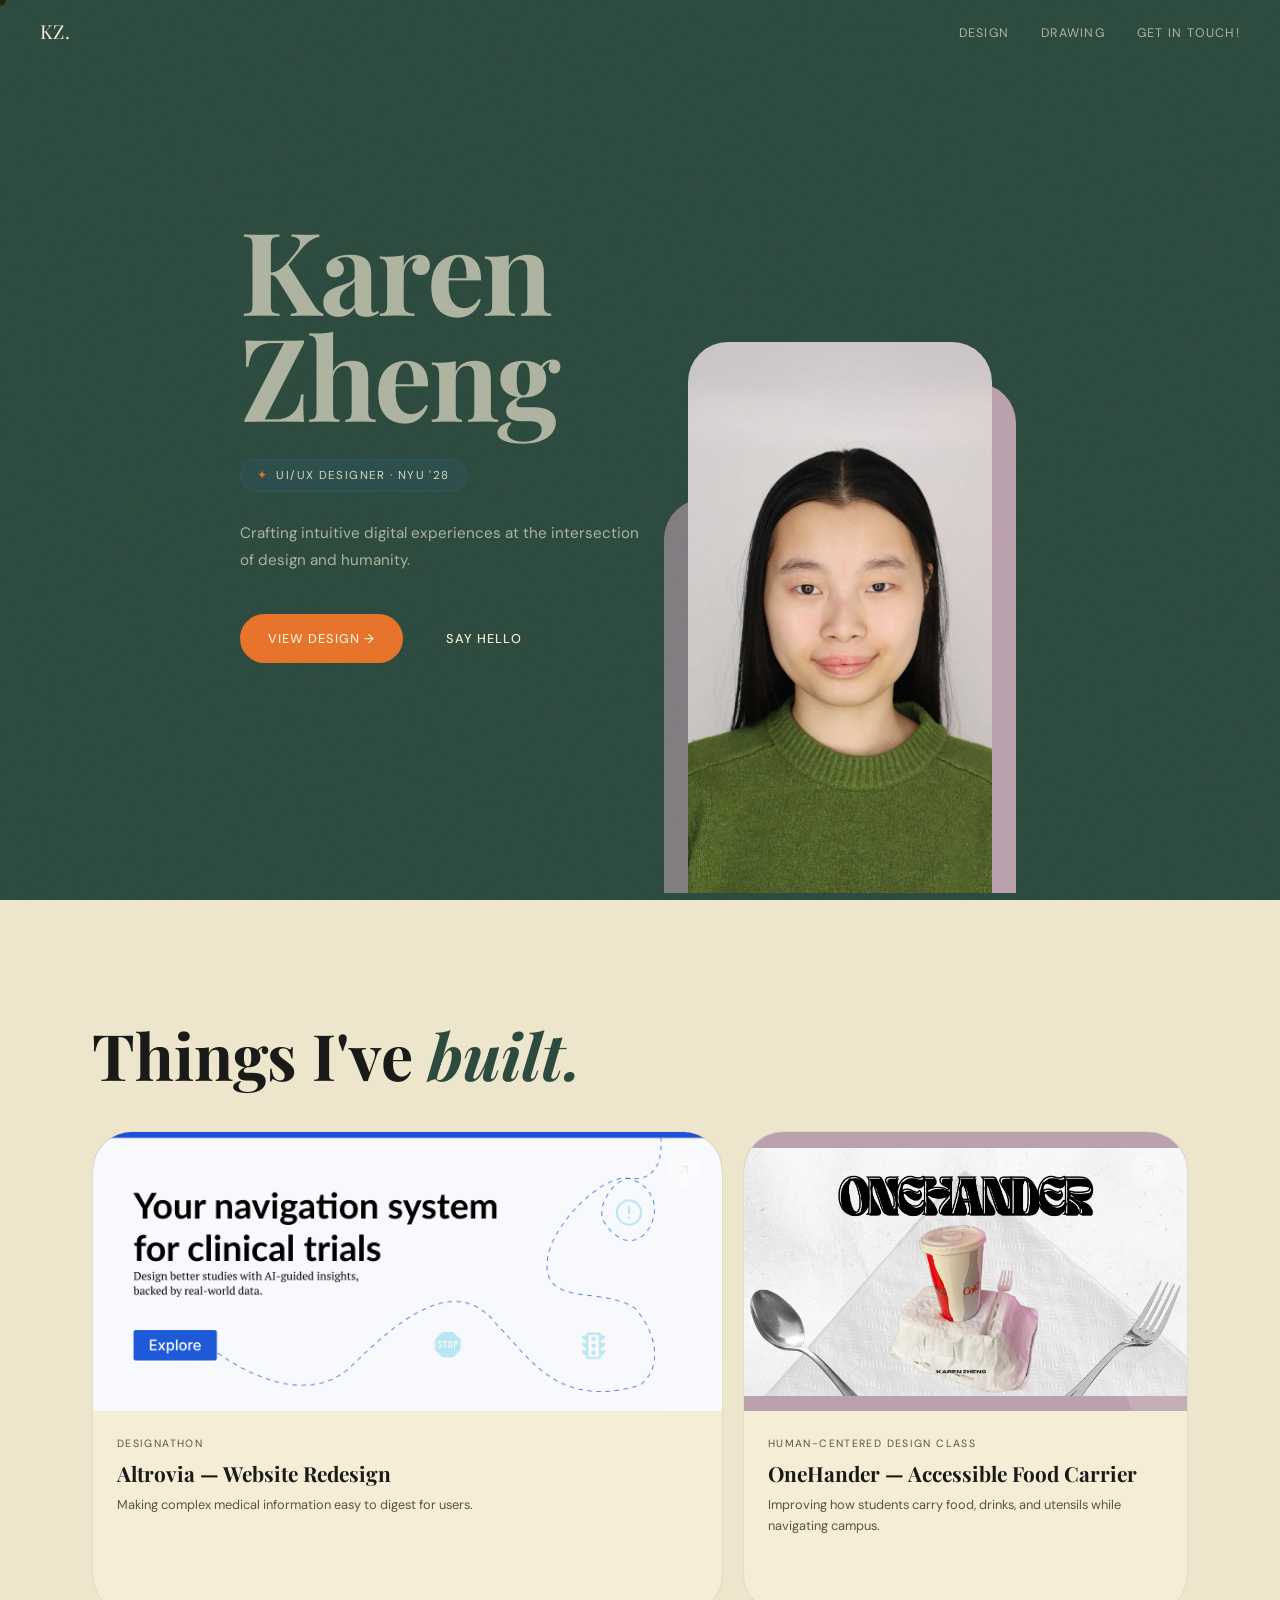
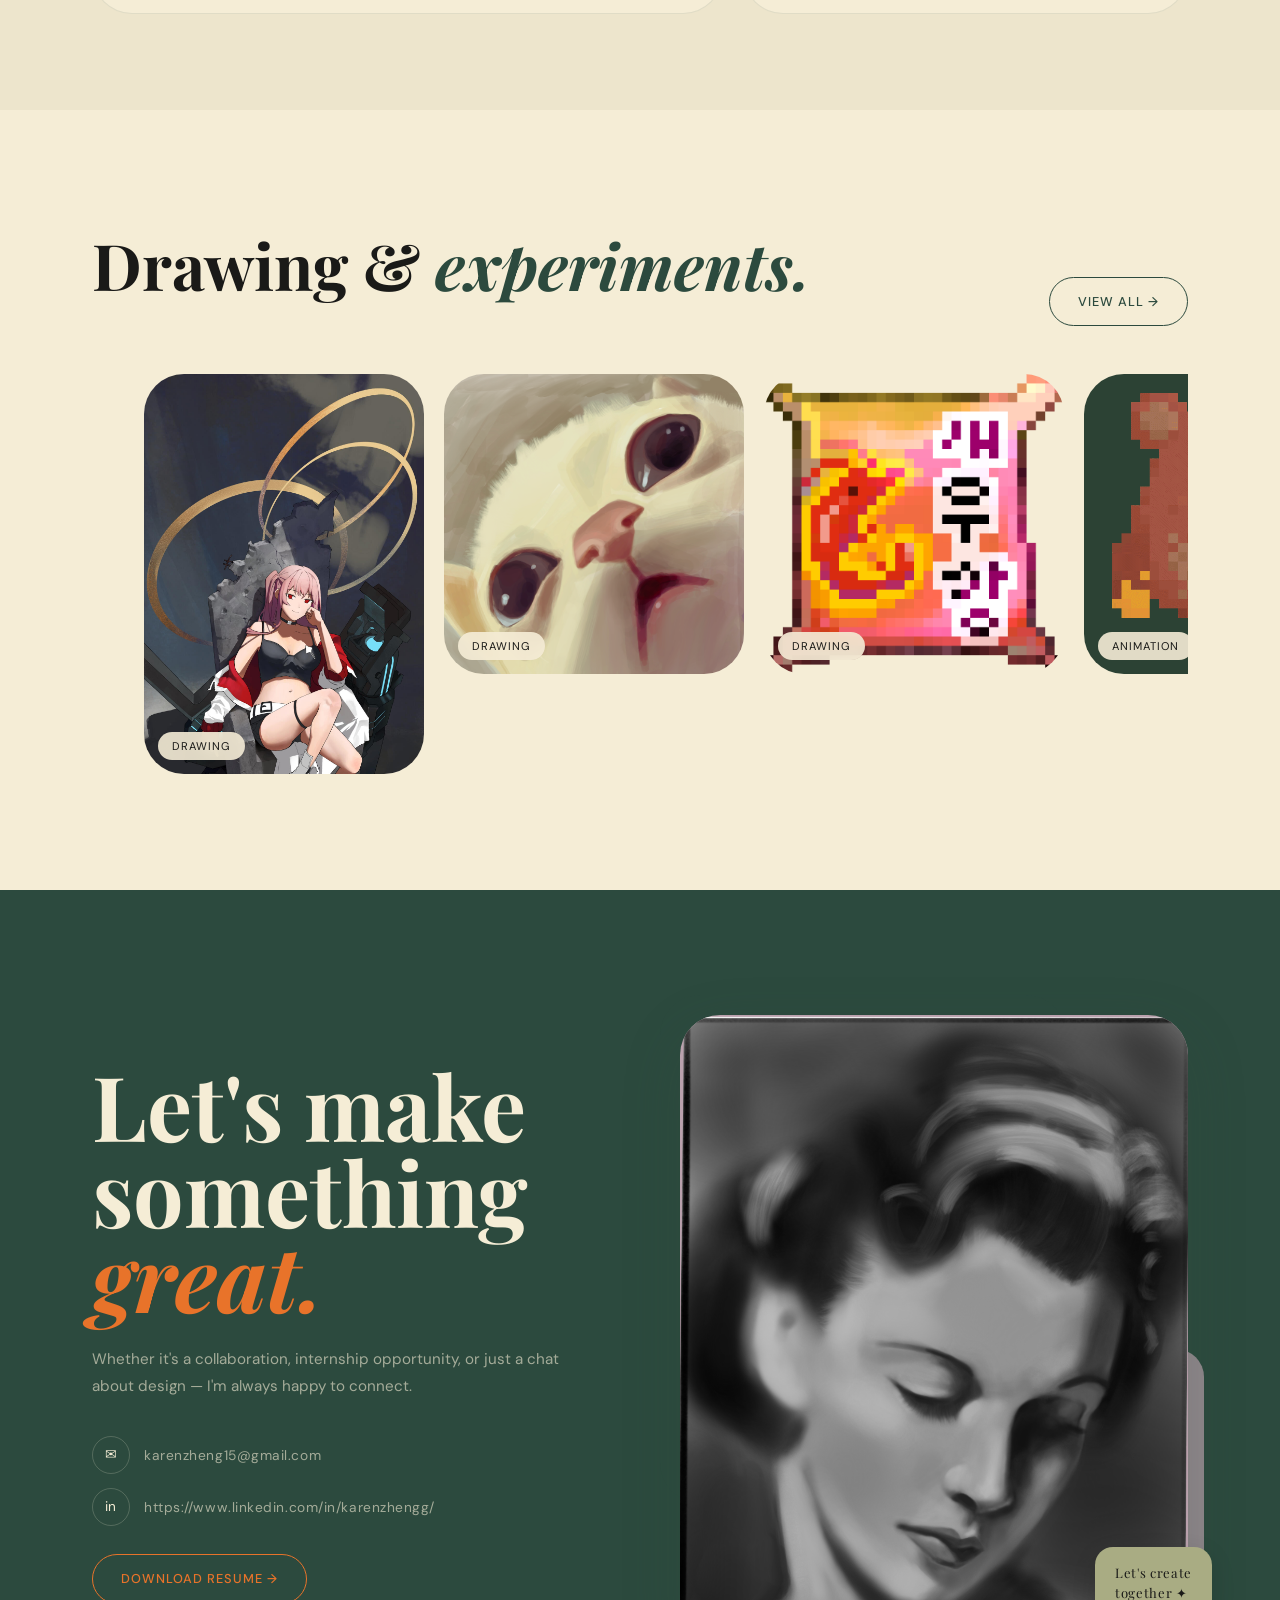
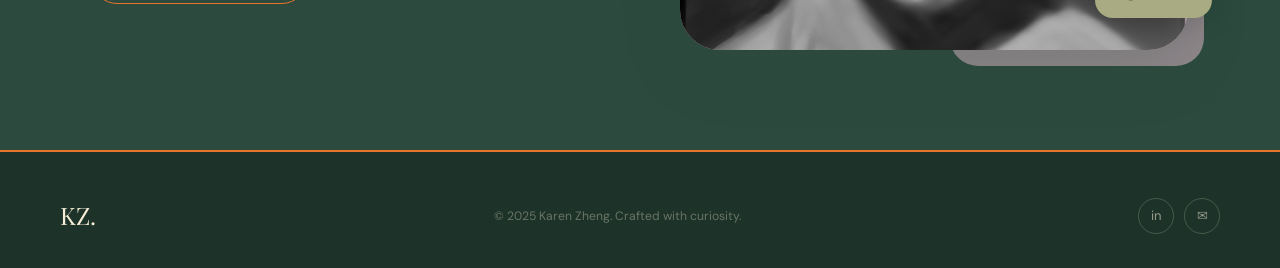
==== commit 84a3f930: "hidding color clash" ====
--- a/index.html
+++ b/index.html
@@ -179,7 +179,7 @@
       </div>
 
       <!-- CONFIG: replace the placeholder below with a real screenshot/key-art <img> once available -->
-        <div class="games-grid" id="featuredGamesGrid">
+        <!-- <div class="games-grid" id="featuredGamesGrid">
         <a href="ColorClash.html" class="project-card reveal reveal-delay-1">
           <div class="card-img" style="background:linear-gradient(150deg,var(--green),var(--olive));">
             <span style="display:flex;flex-direction:column;align-items:center;gap:10px;font-family:var(--font-title);color:var(--cream);">
@@ -198,8 +198,8 @@
         </a>
 
     </div>
-  </section>
-  -->
+  </section> -->
+
 
   <!-- ======== DRAWING ======== -->
   <section id="drawing">
